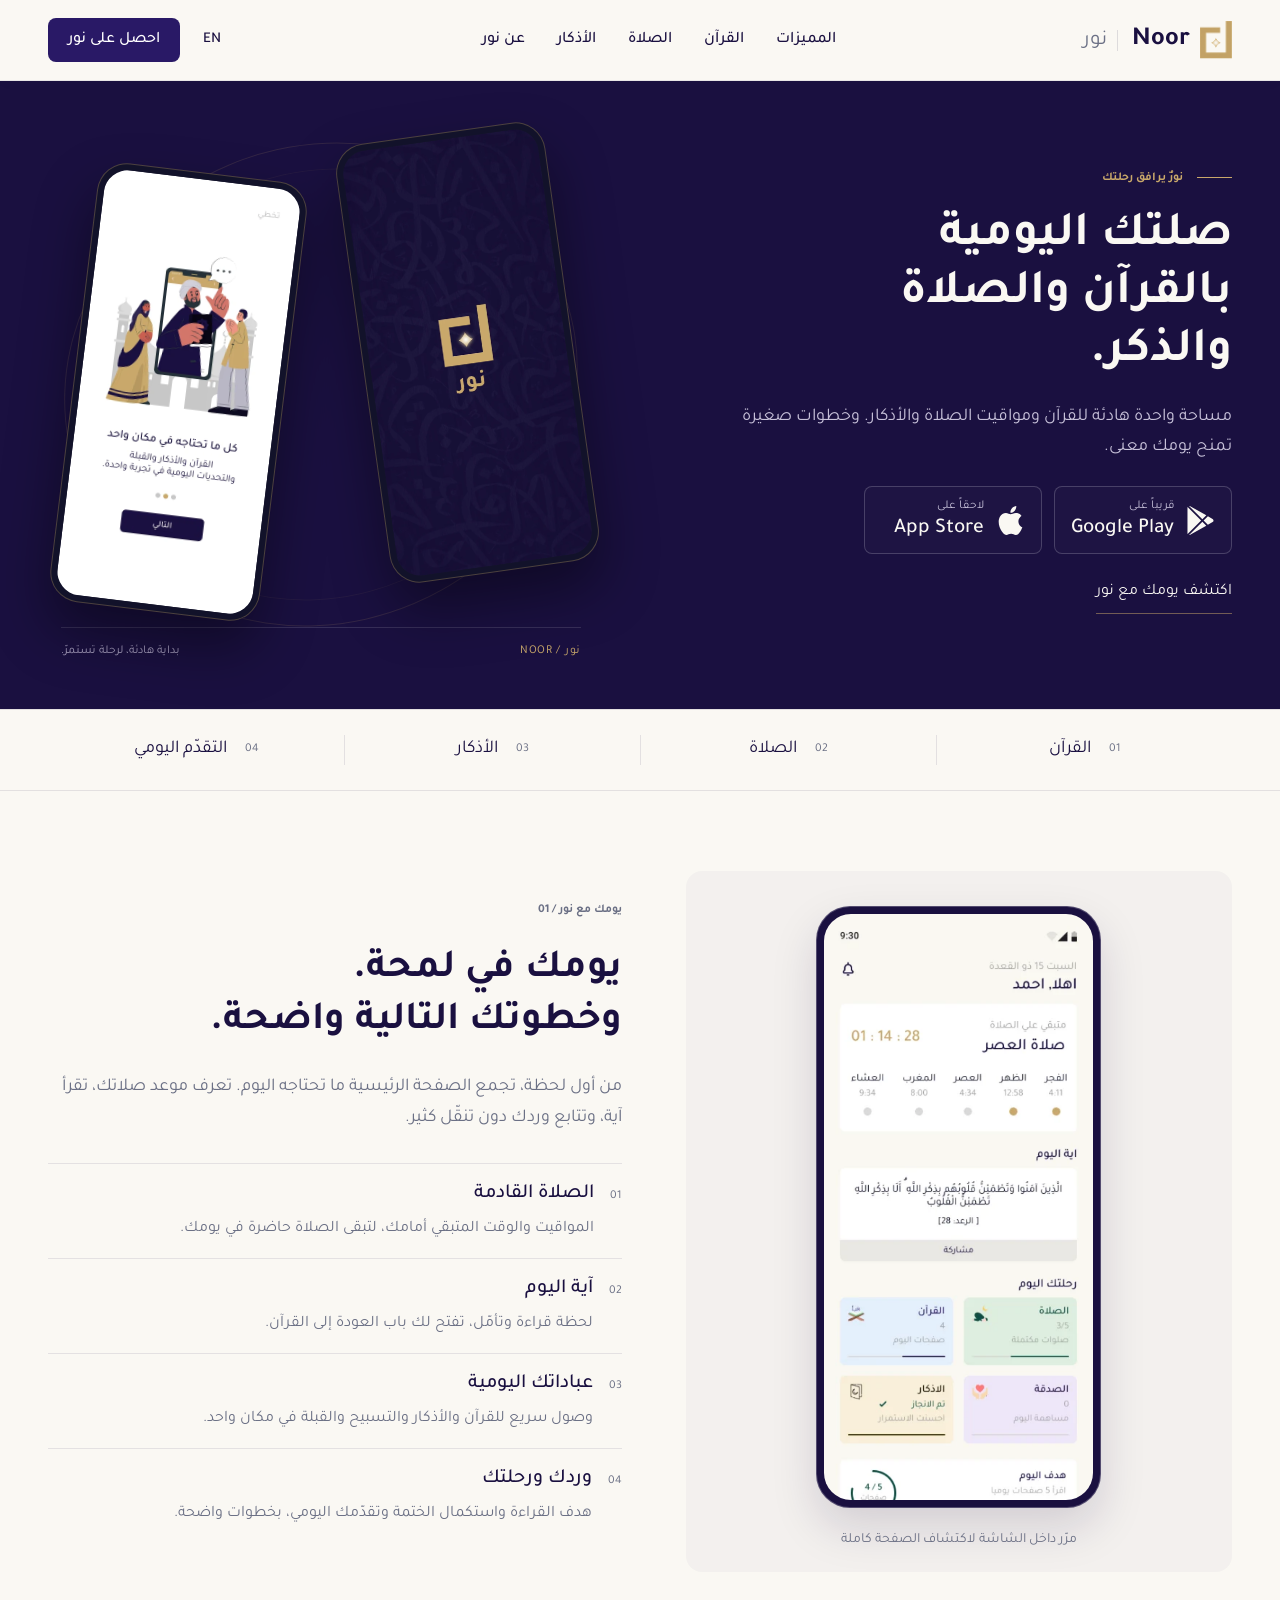
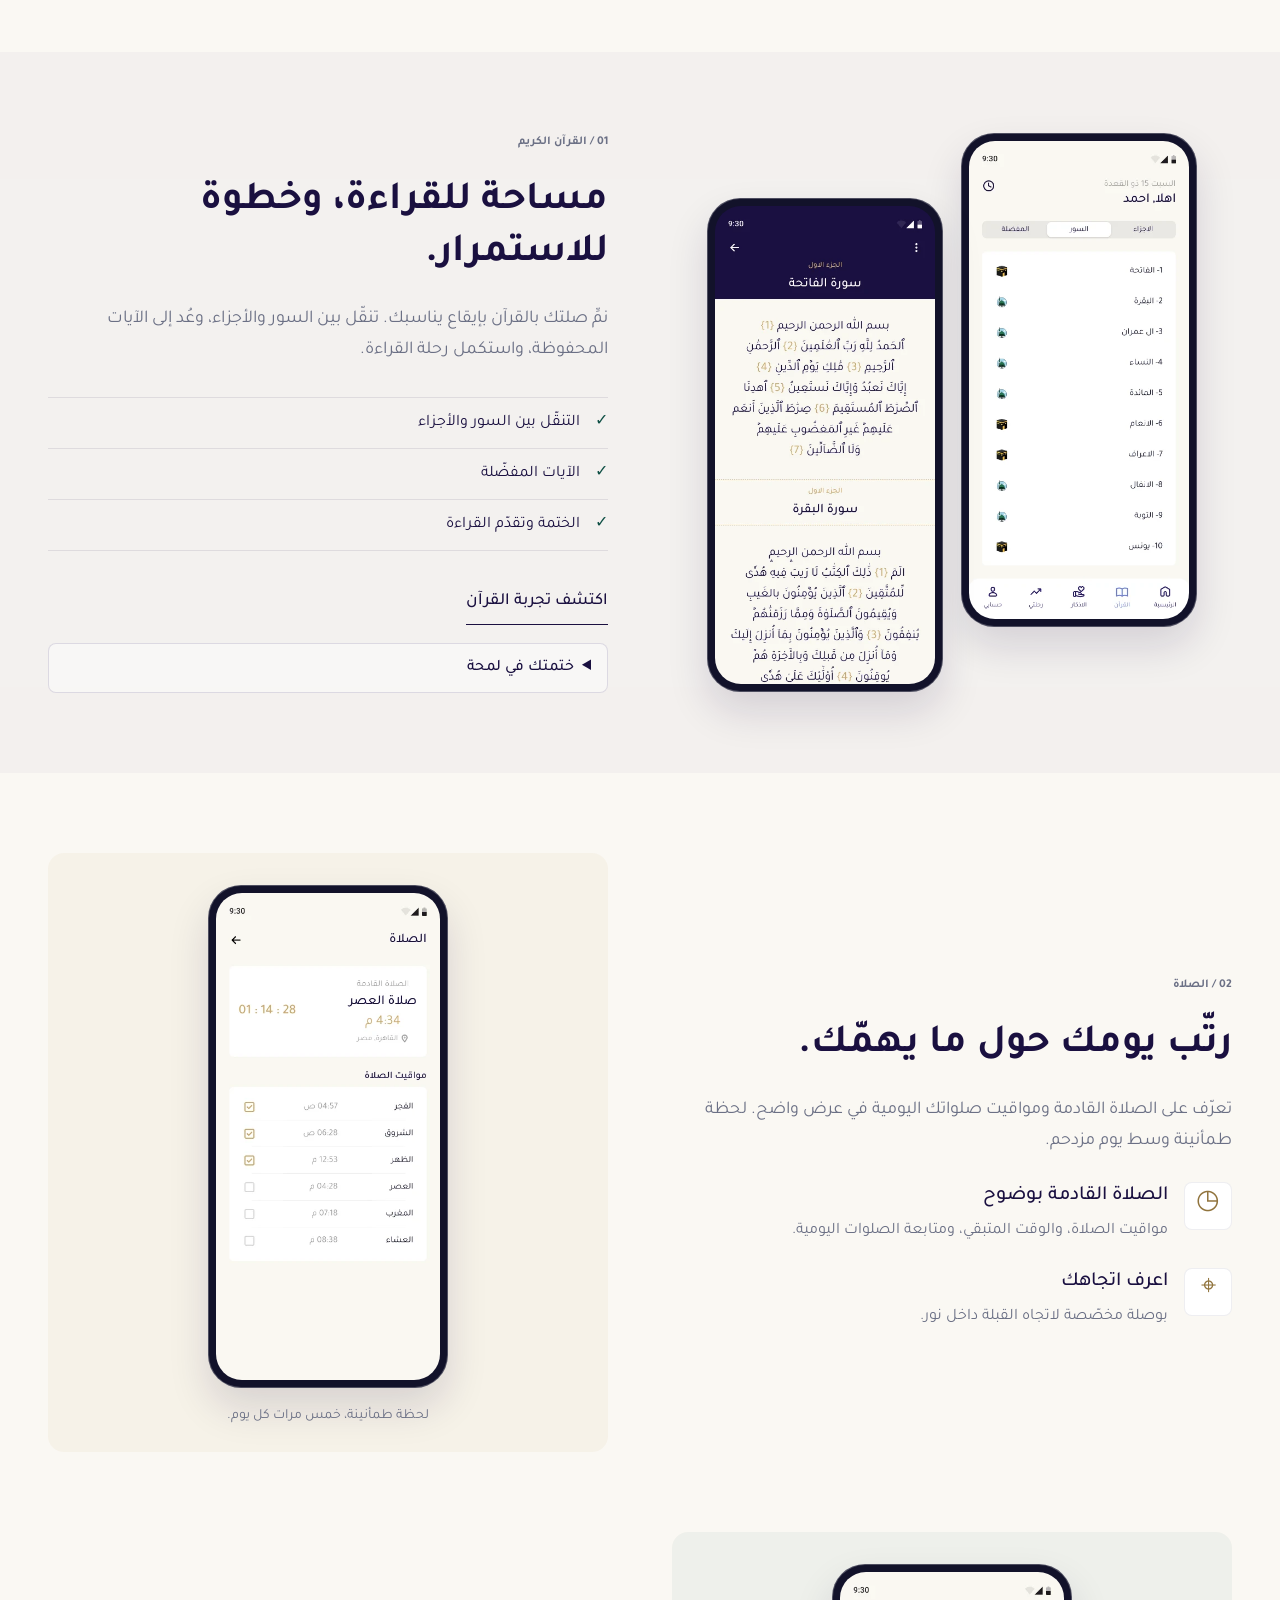
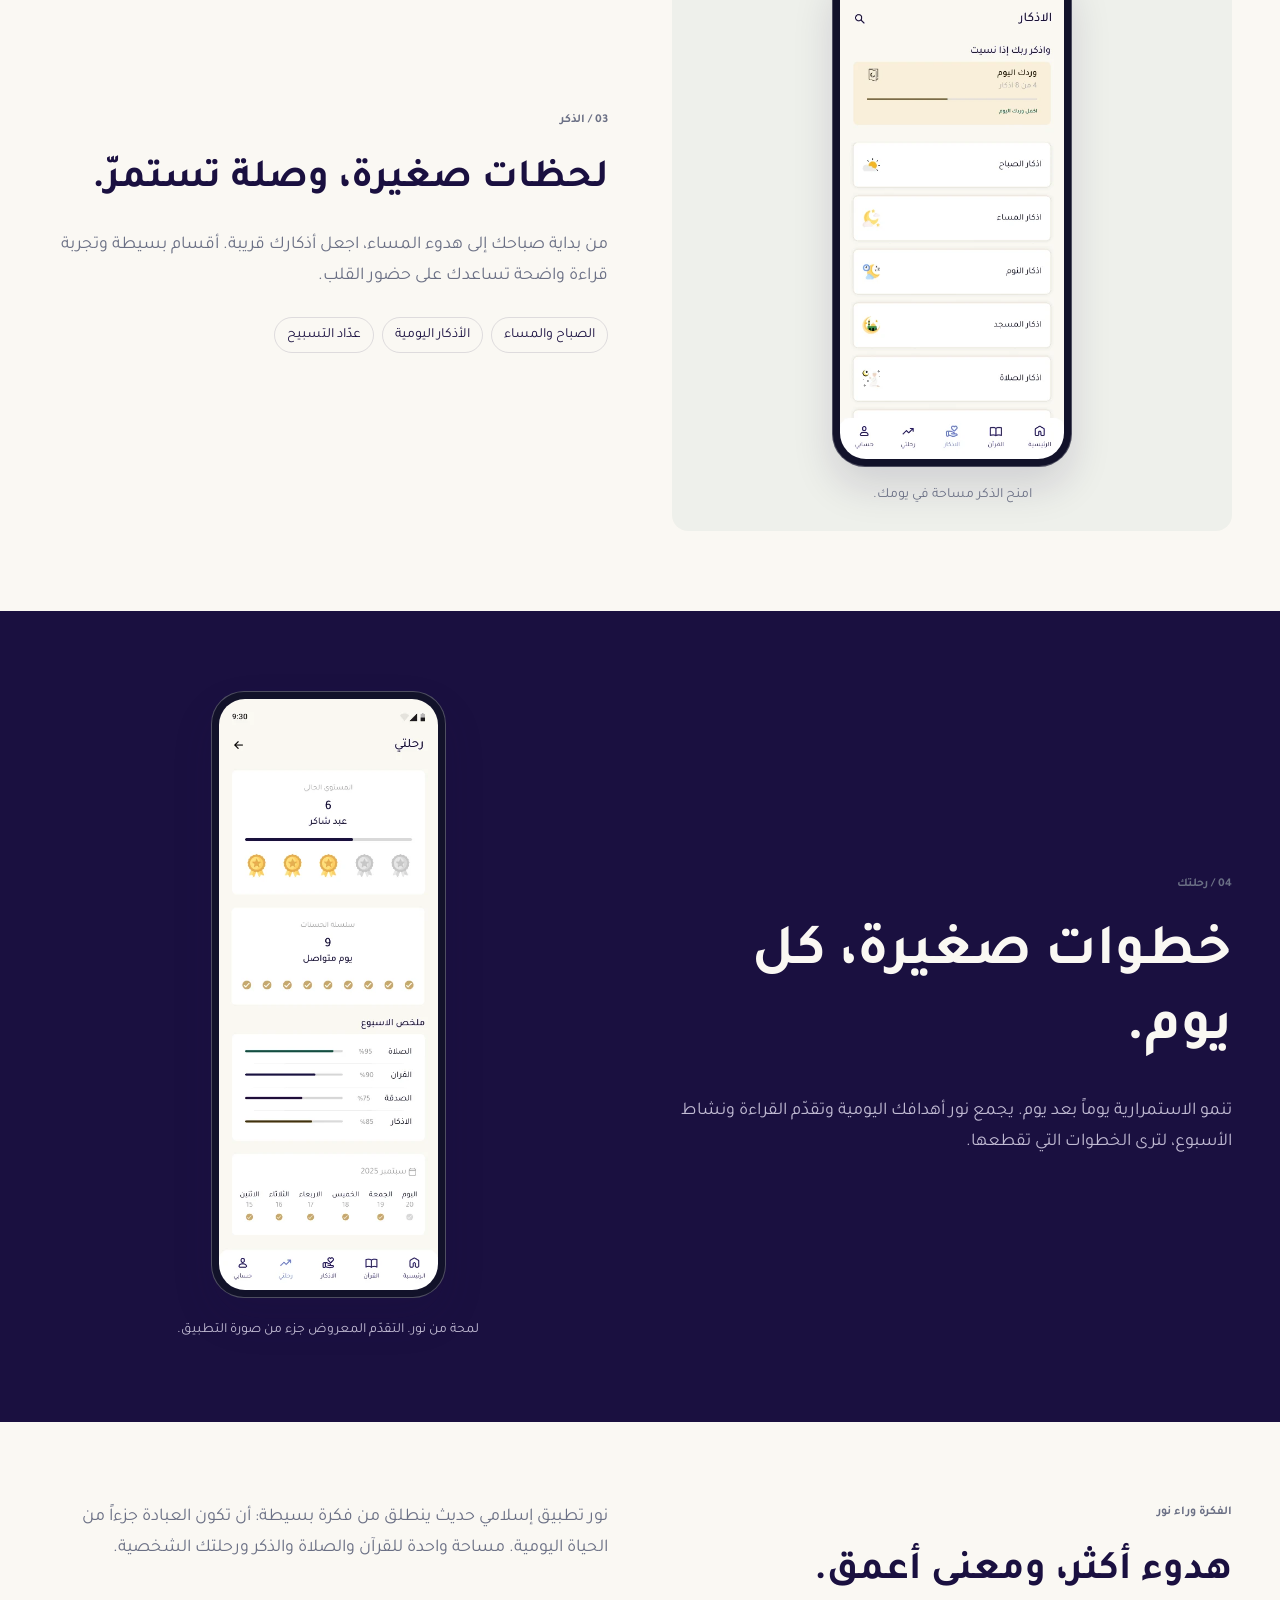
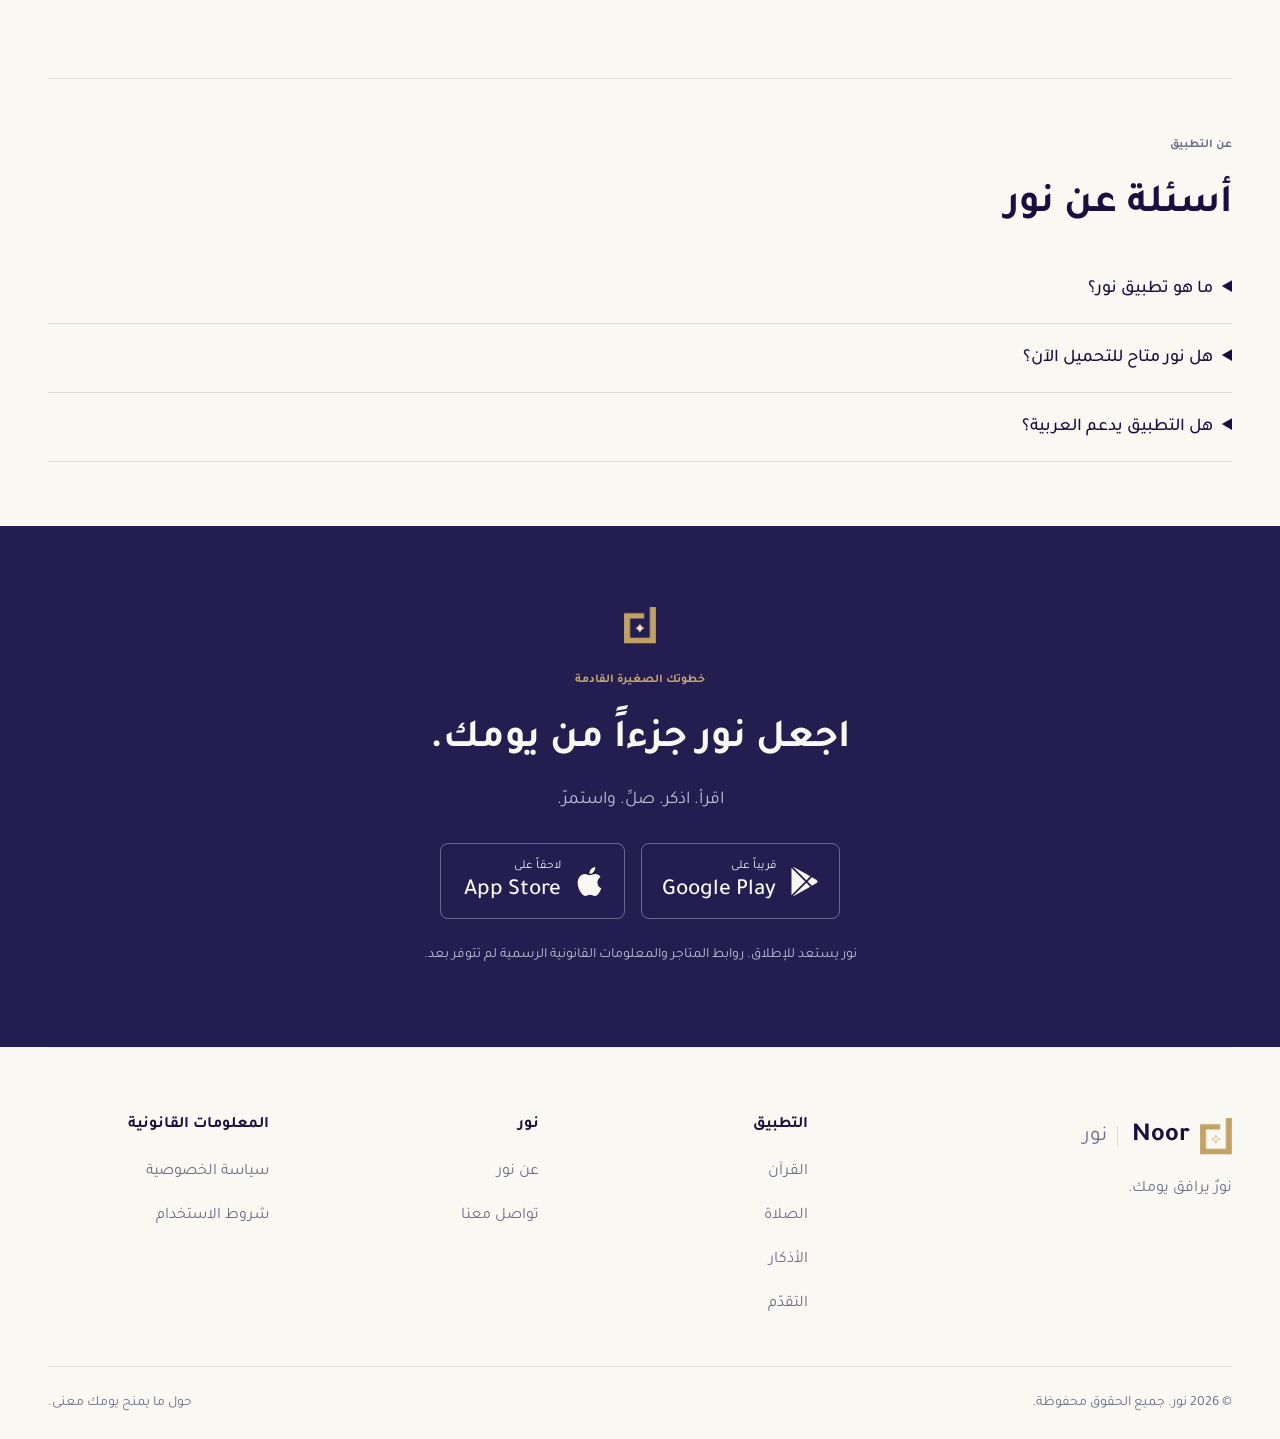
==== index.html @ 173e36ae "first commit" ====
<!doctype html>
<html lang="ar" dir="rtl"><head><meta charset="utf-8"><meta name="viewport" content="width=device-width, initial-scale=1"><title>نور — تطبيق القرآن ومواقيت الصلاة والأذكار</title><meta name="description" content="اكتشف نور: تطبيق إسلامي لقراءة القرآن ومتابعة الختمة ومواقيت الصلاة والأذكار والتسبيح والقبلة. تعرّف على تجربته بالعربية واستعد للإطلاق."><meta property="og:title" content="نور — تطبيق القرآن ومواقيت الصلاة والأذكار"><meta property="og:description" content="اكتشف نور: تطبيق إسلامي لقراءة القرآن ومتابعة الختمة ومواقيت الصلاة والأذكار والتسبيح والقبلة. تعرّف على تجربته بالعربية واستعد للإطلاق."><meta property="og:type" content="website"><meta property="og:image" content="https://noor-daily-companion.kimberlysmithv894339.chatgpt.site/assets/noor-share-original.jpg"><meta property="og:image:width" content="1200"><meta property="og:image:height" content="630"><meta property="og:image:type" content="image/jpeg"><meta property="og:image:alt" content="نور — رفيقك اليومي في رحلتك الإيمانية"><meta name="twitter:image" content="https://noor-daily-companion.kimberlysmithv894339.chatgpt.site/assets/noor-share-original.jpg"><meta name="twitter:card" content="summary_large_image"><meta name="twitter:title" content="نور — تطبيق القرآن ومواقيت الصلاة والأذكار"><meta name="twitter:description" content="اكتشف نور: تطبيق إسلامي لقراءة القرآن ومتابعة الختمة ومواقيت الصلاة والأذكار والتسبيح والقبلة. تعرّف على تجربته بالعربية واستعد للإطلاق."><link rel="canonical" href="https://noor-daily-companion.kimberlysmithv894339.chatgpt.site/"><link rel="icon" href="assets/logo-transparent.png"><link rel="stylesheet" href="style.css"><script src="config.js" defer></script><script src="app.js" defer></script><meta name="robots" content="index,follow,max-image-preview:large"><meta property="og:url" content="https://noor-daily-companion.kimberlysmithv894339.chatgpt.site/"><meta property="og:locale" content="ar_AR"><meta property="og:locale:alternate" content="en_US"><meta property="og:site_name" content="Noor — نور"><link rel="alternate" hreflang="ar" href="https://noor-daily-companion.kimberlysmithv894339.chatgpt.site/"><link rel="alternate" hreflang="en" href="https://noor-daily-companion.kimberlysmithv894339.chatgpt.site/en/"><link rel="alternate" hreflang="x-default" href="https://noor-daily-companion.kimberlysmithv894339.chatgpt.site/"><script type="application/ld+json">{"@context": "https://schema.org", "@graph": [{"@type": "Organization", "@id": "https://noor-daily-companion.kimberlysmithv894339.chatgpt.site/#organization", "name": "Noor — نور", "url": "https://noor-daily-companion.kimberlysmithv894339.chatgpt.site/", "logo": {"@type": "ImageObject", "url": "https://noor-daily-companion.kimberlysmithv894339.chatgpt.site/assets/logo-transparent.png"}}, {"@type": "WebSite", "@id": "https://noor-daily-companion.kimberlysmithv894339.chatgpt.site/#website", "url": "https://noor-daily-companion.kimberlysmithv894339.chatgpt.site/", "name": "Noor — نور", "inLanguage": ["ar", "en"], "publisher": {"@id": "https://noor-daily-companion.kimberlysmithv894339.chatgpt.site/#organization"}}, {"@type": "WebPage", "@id": "https://noor-daily-companion.kimberlysmithv894339.chatgpt.site/#webpage", "url": "https://noor-daily-companion.kimberlysmithv894339.chatgpt.site/", "name": "نور — تطبيق القرآن ومواقيت الصلاة والأذكار", "description": "اكتشف نور: تطبيق إسلامي لقراءة القرآن ومتابعة الختمة ومواقيت الصلاة والأذكار والتسبيح والقبلة. تعرّف على تجربته بالعربية واستعد للإطلاق.", "inLanguage": "ar", "isPartOf": {"@id": "https://noor-daily-companion.kimberlysmithv894339.chatgpt.site/#website"}, "about": {"@id": "https://noor-daily-companion.kimberlysmithv894339.chatgpt.site/#app"}}, {"@type": "SoftwareApplication", "@id": "https://noor-daily-companion.kimberlysmithv894339.chatgpt.site/#app", "name": "Noor — نور", "applicationCategory": "LifestyleApplication", "description": "نور تطبيق إسلامي يجمع قراءة القرآن ومواقيت الصلاة والأذكار والتسبيح والقبلة ومتابعة ورد القراءة في تجربة واحدة.", "url": "https://noor-daily-companion.kimberlysmithv894339.chatgpt.site/", "publisher": {"@id": "https://noor-daily-companion.kimberlysmithv894339.chatgpt.site/#organization"}}]}</script></head>
<body><a class="skip" href="#main" data-en="Skip to content" data-ar="انتقل إلى المحتوى">انتقل إلى المحتوى</a>
<header><div class="wrap head"><a class="brand" href="#" aria-label="نور — الرئيسية"><img src="[data-uri]" width="32" height="39" alt=""><span>Noor <span class="arabic-name">نور</span></span></a><nav id="navigation" aria-label="التنقّل الرئيسي"><a href="#home-experience" data-en="Features" data-ar="المميزات">المميزات</a><a href="#quran" data-en="Quran" data-ar="القرآن">القرآن</a><a href="#prayer" data-en="Prayer" data-ar="الصلاة">الصلاة</a><a href="#adhkar" data-en="Adhkar" data-ar="الأذكار">الأذكار</a><a href="#about" data-en="About" data-ar="عن نور">عن نور</a></nav><div class="head-actions"><a class="lang" id="language" href="/en/" lang="en" hreflang="en" aria-label="View in English">EN</a><a class="button small" href="#download" data-en="Get Noor" data-ar="احصل على نور">احصل على نور</a><button class="menu" id="menu" aria-expanded="false" aria-controls="navigation" aria-label="فتح قائمة التنقّل">☰</button></div></div></header>
<main id="main"><div class="hero-shell"><section class="hero wrap"><div class="hero-copy"><div class="eyebrow"><span class="line"></span><span class="" data-ar="نورٌ يرافق رحلتك" data-en="A LITTLE LIGHT. EVERY DAY.">نورٌ يرافق رحلتك</span></div><h1 class="" data-ar="صلتك اليومية بالقرآن والصلاة والذكر." data-en="Your daily connection with the Quran, prayer & remembrance.">صلتك اليومية<br>بالقرآن والصلاة<br>والذكر.</h1><p class="" data-ar="مساحة واحدة هادئة للقرآن ومواقيت الصلاة والأذكار. وخطوات صغيرة تمنح يومك معنى." data-en="One calm space for the Quran, prayer times, and remembrance. Small steps that bring meaning to your day.">مساحة واحدة هادئة للقرآن ومواقيت الصلاة والأذكار. وخطوات صغيرة تمنح يومك معنى.</p><div class="store-buttons hero-stores"><a href="#launch-info" data-config="GOOGLE_PLAY_URL"><svg aria-hidden="true" focusable="false" fill="currentColor" role="img" viewBox="0 0 24 24" xmlns="http://www.w3.org/2000/svg"><path d="M22.018 13.298l-3.919 2.218-3.515-3.493 3.543-3.521 3.891 2.202a1.49 1.49 0 0 1 0 2.594zM1.337.924a1.486 1.486 0 0 0-.112.568v21.017c0 .217.045.419.124.6l11.155-11.087L1.337.924zm12.207 10.065l3.258-3.238L3.45.195a1.466 1.466 0 0 0-.946-.179l11.04 10.973zm0 2.067l-11 10.933c.298.036.612-.016.906-.183l13.324-7.54-3.23-3.21z"/></svg><span><small class="" data-ar="قريباً على" data-en="COMING SOON ON">قريباً على</small><b dir="ltr">Google Play</b></span></a><a href="#launch-info" data-config="APP_STORE_URL"><svg aria-hidden="true" focusable="false" fill="currentColor" role="img" viewBox="0 0 24 24" xmlns="http://www.w3.org/2000/svg"><path d="M12.152 6.896c-.948 0-2.415-1.078-3.96-1.04-2.04.027-3.91 1.183-4.961 3.014-2.117 3.675-.546 9.103 1.519 12.09 1.013 1.454 2.208 3.09 3.792 3.039 1.52-.065 2.09-.987 3.935-.987 1.831 0 2.35.987 3.96.948 1.637-.026 2.676-1.48 3.676-2.948 1.156-1.688 1.636-3.325 1.662-3.415-.039-.013-3.182-1.221-3.22-4.857-.026-3.04 2.48-4.494 2.597-4.559-1.429-2.09-3.623-2.324-4.39-2.376-2-.156-3.675 1.09-4.61 1.09zM15.53 3.83c.843-1.012 1.4-2.427 1.245-3.83-1.207.052-2.662.805-3.532 1.818-.78.896-1.454 2.338-1.273 3.714 1.338.104 2.715-.688 3.559-1.701"/></svg><span><small class="" data-ar="لاحقاً على" data-en="PLANNED FOR">لاحقاً على</small><b dir="ltr">App Store</b></span></a></div><a class="hero-explore" href="#home-experience" data-ar="اكتشف يومك مع نور" data-en="Explore your day with Noor">اكتشف يومك مع نور</a><div class="hero-note" data-ar="التطبيق قيد التجهيز للإطلاق" data-en="Preparing for launch">التطبيق قيد التجهيز للإطلاق</div></div><div class="hero-art hero-new"><div class="hero-orbit" aria-hidden="true"></div><div class="phone splash-phone"><img src="[data-uri]" width="941" height="2048" alt="شاشة افتتاح نور / Noor splash screen"></div><div class="phone onboarding-phone"><img src="[data-uri]" width="402" height="874" alt="شاشة التعريف بتطبيق نور / Noor onboarding screen"></div><div class="hero-art-footer"><span>نور / NOOR</span><span class="" data-ar="بداية هادئة، لرحلة تستمرّ." data-en="A quiet beginning. A lasting journey.">بداية هادئة، لرحلة تستمرّ.</span></div></div></section></div>
<div class="value-strip"><div class="wrap"><span><b>01</b><span data-en="Quran" data-ar="القرآن">القرآن</span></span><span><b>02</b><span data-en="Prayer" data-ar="الصلاة">الصلاة</span></span><span><b>03</b><span data-en="Adhkar" data-ar="الأذكار">الأذكار</span></span><span><b>04</b><span data-en="Daily progress" data-ar="التقدّم اليومي">التقدّم اليومي</span></span></div></div>
<section id="home-experience" class="home-experience wrap reveal"><div class="home-visual"><div class="home-phone phone"><div class="home-scroll" tabindex="0" aria-label="تصفّح صورة الصفحة الرئيسية للتطبيق / Scroll the app home screenshot"><img src="[data-uri]" width="372" height="2048" alt="الصفحة الرئيسية لنور: الصلاة وآية اليوم والأذكار وتقدّم الختمة / Noor home screen"></div></div><p class="home-hint" data-ar="مرّر داخل الشاشة لاكتشاف الصفحة كاملة" data-en="Scroll inside the screen to explore the full page">مرّر داخل الشاشة لاكتشاف الصفحة كاملة</p></div><div class="home-copy"><div class="eyebrow"><span class="" data-ar="يومك مع نور / 01" data-en="YOUR DAY WITH NOOR / 01">يومك مع نور / 01</span></div><h2 class="" data-ar="يومك في لمحة. وخطوتك التالية واضحة." data-en="Your day, at a glance. Your next step, in focus.">يومك في لمحة.<br>وخطوتك التالية واضحة.</h2><p class="" data-ar="من أول لحظة، تجمع الصفحة الرئيسية ما تحتاجه اليوم. تعرف موعد صلاتك، تقرأ آية، وتتابع وردك دون تنقّل كثير." data-en="From the first moment, your home screen brings today’s essentials together. See your next prayer, read an ayah, and continue your daily reading.">من أول لحظة، تجمع الصفحة الرئيسية ما تحتاجه اليوم. تعرف موعد صلاتك، تقرأ آية، وتتابع وردك دون تنقّل كثير.</p><div class="home-points"><article><span>01</span><div><h3 class="" data-ar="الصلاة القادمة" data-en="The next prayer">الصلاة القادمة</h3><p class="" data-ar="المواقيت والوقت المتبقي أمامك، لتبقى الصلاة حاضرة في يومك." data-en="Prayer times and the time remaining, clearly in view.">المواقيت والوقت المتبقي أمامك، لتبقى الصلاة حاضرة في يومك.</p></div></article><article><span>02</span><div><h3 class="" data-ar="آية اليوم" data-en="Ayah of the day">آية اليوم</h3><p class="" data-ar="لحظة قراءة وتأمّل، تفتح لك باب العودة إلى القرآن." data-en="A moment to read and reflect, and a way back to the Quran.">لحظة قراءة وتأمّل، تفتح لك باب العودة إلى القرآن.</p></div></article><article><span>03</span><div><h3 class="" data-ar="عباداتك اليومية" data-en="Everyday worship">عباداتك اليومية</h3><p class="" data-ar="وصول سريع للقرآن والأذكار والتسبيح والقبلة في مكان واحد." data-en="Quick access to the Quran, adhkar, tasbih, and Qibla.">وصول سريع للقرآن والأذكار والتسبيح والقبلة في مكان واحد.</p></div></article><article><span>04</span><div><h3 class="" data-ar="وردك ورحلتك" data-en="Your reading & journey">وردك ورحلتك</h3><p class="" data-ar="هدف القراءة واستكمال الختمة وتقدّمك اليومي، بخطوات واضحة." data-en="Your reading goal, khatmah, and daily progress, together.">هدف القراءة واستكمال الختمة وتقدّمك اليومي، بخطوات واضحة.</p></div></article></div></div></section>

<section class="quran-section" id="quran"><div class="wrap split"><div class="screen-pair"><div class="phone"><img src="[data-uri]" width="402" height="874" alt="Noor surah navigation"></div><div class="phone offset"><img src="[data-uri]" width="402" height="874" alt="Noor Quran reading view"></div></div><div class="section-copy"><div class="eyebrow" data-en="01 / THE QURAN" data-ar="01 / القرآن الكريم">01 / القرآن الكريم</div><h2 data-en="A place to read. A reason to return." data-ar="مساحة للقراءة، وخطوة للاستمرار.">مساحة للقراءة، وخطوة للاستمرار.</h2><p data-en="Let your relationship with the Quran grow at your own pace. Move between surahs and juz, revisit saved ayahs, and pick up your reading journey." data-ar="نمِّ صلتك بالقرآن بإيقاع يناسبك. تنقّل بين السور والأجزاء، وعُد إلى الآيات المحفوظة، واستكمل رحلة القراءة.">نمِّ صلتك بالقرآن بإيقاع يناسبك. تنقّل بين السور والأجزاء، وعُد إلى الآيات المحفوظة، واستكمل رحلة القراءة.</p><ul class="details"><li data-en="Surah & juz navigation" data-ar="التنقّل بين السور والأجزاء">التنقّل بين السور والأجزاء</li><li data-en="Favourite ayahs" data-ar="الآيات المفضّلة">الآيات المفضّلة</li><li data-en="Khatmah & reading progress" data-ar="الختمة وتقدّم القراءة">الختمة وتقدّم القراءة</li></ul><a class="text-link" href="#quran-preview" data-open-khatmah data-en="Explore the Quran experience" data-ar="اكتشف تجربة القرآن">اكتشف تجربة القرآن</a><details id="quran-preview"><summary data-en="Your khatmah, at a glance" data-ar="ختمتك في لمحة">ختمتك في لمحة</summary><div class="khatmah-preview"><div class="khatmah-viewport" tabindex="0" aria-label="تصفّح معاينة الختمة / Scroll khatmah preview"><img src="[data-uri]" width="402" height="874" alt="Noor khatmah progress screen"></div><p data-ar="معاينة من التطبيق · مرّر لرؤية الشاشة كاملة" data-en="App preview · scroll to see the full screen">معاينة من التطبيق · مرّر لرؤية الشاشة كاملة</p></div></details></div></div></section>
<section class="wrap split prayer-section" id="prayer"><div class="section-copy"><div class="eyebrow" data-en="02 / PRAYER" data-ar="02 / الصلاة">02 / الصلاة</div><h2 data-en="Build your day around what matters." data-ar="رتّب يومك حول ما يهمّك.">رتّب يومك حول ما يهمّك.</h2><p data-en="Know the prayer ahead and see your daily prayer times in a clear, focused view. A gentle anchor in a busy day." data-ar="تعرّف على الصلاة القادمة ومواقيت صلواتك اليومية في عرض واضح. لحظة طمأنينة وسط يوم مزدحم.">تعرّف على الصلاة القادمة ومواقيت صلواتك اليومية في عرض واضح. لحظة طمأنينة وسط يوم مزدحم.</p><div class="mini-feature"><span class="mini-icon">◷</span><div><h3 data-en="The next prayer, clearly" data-ar="الصلاة القادمة بوضوح">الصلاة القادمة بوضوح</h3><p data-en="Prayer times, a countdown, and daily prayer tracking." data-ar="مواقيت الصلاة، والوقت المتبقي، ومتابعة الصلوات اليومية.">مواقيت الصلاة، والوقت المتبقي، ومتابعة الصلوات اليومية.</p></div></div><div class="mini-feature"><span class="mini-icon">⌖</span><div><h3 data-en="Find your direction" data-ar="اعرف اتجاهك">اعرف اتجاهك</h3><p data-en="A dedicated Qibla compass inside Noor." data-ar="بوصلة مخصّصة لاتجاه القبلة داخل نور.">بوصلة مخصّصة لاتجاه القبلة داخل نور.</p></div></div></div><div class="single-screen gold-surface"><div class="phone"><img src="[data-uri]" width="402" height="874" alt="Noor prayer times and daily prayer tracking"></div><span class="surface-caption" data-en="A moment of calm, five times a day." data-ar="لحظة طمأنينة، خمس مرات كل يوم.">لحظة طمأنينة، خمس مرات كل يوم.</span></div></section>
<section class="wrap split adhkar-section" id="adhkar"><div class="single-screen green-surface"><div class="phone"><img src="[data-uri]" width="402" height="874" alt="Noor morning, evening and daily adhkar categories"></div><span class="surface-caption" data-en="Make room for remembrance." data-ar="امنح الذكر مساحة في يومك.">امنح الذكر مساحة في يومك.</span></div><div class="section-copy"><div class="eyebrow" data-en="03 / REMEMBRANCE" data-ar="03 / الذكر">03 / الذكر</div><h2 data-en="Little pauses. Lasting connection." data-ar="لحظات صغيرة، وصلة تستمرّ.">لحظات صغيرة، وصلة تستمرّ.</h2><p data-en="From the start of your morning to the quiet of your evening, keep your adhkar close. Simple categories and a focused reading experience help you stay present." data-ar="من بداية صباحك إلى هدوء المساء، اجعل أذكارك قريبة. أقسام بسيطة وتجربة قراءة واضحة تساعدك على حضور القلب.">من بداية صباحك إلى هدوء المساء، اجعل أذكارك قريبة. أقسام بسيطة وتجربة قراءة واضحة تساعدك على حضور القلب.</p><div class="tags"><span data-en="Morning & evening" data-ar="الصباح والمساء">الصباح والمساء</span><span data-en="Daily adhkar" data-ar="الأذكار اليومية">الأذكار اليومية</span><span data-en="Tasbih counter" data-ar="عدّاد التسبيح">عدّاد التسبيح</span></div></div></section>
<section class="journey" id="progress"><div class="wrap split"><div class="section-copy"><div class="eyebrow" data-en="04 / YOUR JOURNEY" data-ar="04 / رحلتك">04 / رحلتك</div><h2 data-en="Small acts, every day." data-ar="خطوات صغيرة، كل يوم.">خطوات صغيرة، كل يوم.</h2><p data-en="Consistency grows one day at a time. Noor brings your daily goals, reading progress, and weekly activity together, so you can see the steps you’re taking." data-ar="تنمو الاستمرارية يوماً بعد يوم. يجمع نور أهدافك اليومية وتقدّم القراءة ونشاط الأسبوع، لترى الخطوات التي تقطعها.">تنمو الاستمرارية يوماً بعد يوم. يجمع نور أهدافك اليومية وتقدّم القراءة ونشاط الأسبوع، لترى الخطوات التي تقطعها.</p></div><div class="journey-image"><div class="phone"><img src="[data-uri]" width="402" height="1085" alt="Noor journey screen with weekly activity, streaks and achievements"></div><small data-en="A look inside Noor. Progress shown belongs to the app preview." data-ar="لمحة من نور. التقدّم المعروض جزء من صورة التطبيق.">لمحة من نور. التقدّم المعروض جزء من صورة التطبيق.</small></div></div></section>
<section class="wrap about" id="about"><div><div class="eyebrow" data-en="THE IDEA BEHIND NOOR" data-ar="الفكرة وراء نور">الفكرة وراء نور</div><h2 data-en="Less noise. More meaning." data-ar="هدوء أكثر، ومعنى أعمق.">هدوء أكثر، ومعنى أعمق.</h2></div><div><p data-en="Noor is a modern Islamic app built around a simple idea: meaningful worship can be part of everyday life. One considered space for the Quran, prayer, remembrance, and your personal journey." data-ar="نور تطبيق إسلامي حديث ينطلق من فكرة بسيطة: أن تكون العبادة جزءاً من الحياة اليومية. مساحة واحدة للقرآن والصلاة والذكر ورحلتك الشخصية.">نور تطبيق إسلامي حديث ينطلق من فكرة بسيطة: أن تكون العبادة جزءاً من الحياة اليومية. مساحة واحدة للقرآن والصلاة والذكر ورحلتك الشخصية.</p></div></section>

<section class="faq wrap" id="faq"><div class="eyebrow" data-ar="عن التطبيق" data-en="ABOUT THE APP">عن التطبيق</div><h2 data-ar="أسئلة عن نور" data-en="Questions about Noor">أسئلة عن نور</h2><details><summary data-ar="ما هو تطبيق نور؟" data-en="What is Noor?">ما هو تطبيق نور؟</summary><p data-ar="نور تطبيق إسلامي يجمع قراءة القرآن ومواقيت الصلاة والأذكار والتسبيح والقبلة ومتابعة ورد القراءة في تجربة واحدة." data-en="Noor is an Islamic app that brings together Quran reading, prayer times, adhkar, tasbih, Qibla, and reading progress.">نور تطبيق إسلامي يجمع قراءة القرآن ومواقيت الصلاة والأذكار والتسبيح والقبلة ومتابعة ورد القراءة في تجربة واحدة.</p></details><details><summary data-ar="هل نور متاح للتحميل الآن؟" data-en="Can I download Noor now?">هل نور متاح للتحميل الآن؟</summary><p data-ar="التطبيق قيد التجهيز للإطلاق. لم تُضف روابط تحميل رسمية بعد؛ إطلاق Google Play مخطط أولاً، وApp Store لاحقاً." data-en="Noor is preparing for launch. Official download links have not been added yet. Google Play is planned first, with App Store later.">التطبيق قيد التجهيز للإطلاق. لم تُضف روابط تحميل رسمية بعد؛ إطلاق Google Play مخطط أولاً، وApp Store لاحقاً.</p></details><details><summary data-ar="هل التطبيق يدعم العربية؟" data-en="Does the app support Arabic?">هل التطبيق يدعم العربية؟</summary><p data-ar="الصور المعروضة تُظهر واجهة التطبيق بالعربية. هذا الموقع متاح بالعربية والإنجليزية." data-en="The supplied app previews show an Arabic interface. This website is available in Arabic and English.">الصور المعروضة تُظهر واجهة التطبيق بالعربية. هذا الموقع متاح بالعربية والإنجليزية.</p></details></section><section class="download" id="download"><div class="wrap"><img src="[data-uri]" width="32" height="39" alt="Noor logo"><div class="eyebrow" data-en="YOUR NEXT SMALL STEP" data-ar="خطوتك الصغيرة القادمة">خطوتك الصغيرة القادمة</div><h2 data-en="Make Noor part of your everyday." data-ar="اجعل نور جزءاً من يومك.">اجعل نور جزءاً من يومك.</h2><p data-en="Read. Remember. Pray. Keep growing." data-ar="اقرأ. اذكر. صلِّ. واستمرّ.">اقرأ. اذكر. صلِّ. واستمرّ.</p><div class="store-buttons"><a href="#launch-info" data-config="GOOGLE_PLAY_URL"><svg aria-hidden="true" focusable="false" fill="currentColor" role="img" viewBox="0 0 24 24" xmlns="http://www.w3.org/2000/svg"><path d="M22.018 13.298l-3.919 2.218-3.515-3.493 3.543-3.521 3.891 2.202a1.49 1.49 0 0 1 0 2.594zM1.337.924a1.486 1.486 0 0 0-.112.568v21.017c0 .217.045.419.124.6l11.155-11.087L1.337.924zm12.207 10.065l3.258-3.238L3.45.195a1.466 1.466 0 0 0-.946-.179l11.04 10.973zm0 2.067l-11 10.933c.298.036.612-.016.906-.183l13.324-7.54-3.23-3.21z"/></svg><span><small data-en="COMING SOON ON" data-ar="قريباً على">قريباً على</small><b>Google Play</b></span></a><a href="#launch-info" data-config="APP_STORE_URL"><svg aria-hidden="true" focusable="false" fill="currentColor" role="img" viewBox="0 0 24 24" xmlns="http://www.w3.org/2000/svg"><path d="M12.152 6.896c-.948 0-2.415-1.078-3.96-1.04-2.04.027-3.91 1.183-4.961 3.014-2.117 3.675-.546 9.103 1.519 12.09 1.013 1.454 2.208 3.09 3.792 3.039 1.52-.065 2.09-.987 3.935-.987 1.831 0 2.35.987 3.96.948 1.637-.026 2.676-1.48 3.676-2.948 1.156-1.688 1.636-3.325 1.662-3.415-.039-.013-3.182-1.221-3.22-4.857-.026-3.04 2.48-4.494 2.597-4.559-1.429-2.09-3.623-2.324-4.39-2.376-2-.156-3.675 1.09-4.61 1.09zM15.53 3.83c.843-1.012 1.4-2.427 1.245-3.83-1.207.052-2.662.805-3.532 1.818-.78.896-1.454 2.338-1.273 3.714 1.338.104 2.715-.688 3.559-1.701"/></svg><span><small data-en="PLANNED FOR" data-ar="لاحقاً على">لاحقاً على</small><b>App Store</b></span></a></div><p class="launch-info" id="launch-info" data-en="Noor is preparing for launch. Store links and official legal information are not available yet." data-ar="نور يستعد للإطلاق. روابط المتاجر والمعلومات القانونية الرسمية لم تتوفر بعد.">نور يستعد للإطلاق. روابط المتاجر والمعلومات القانونية الرسمية لم تتوفر بعد.</p></div></section>
</main><footer class="wrap"><div class="footer-top"><div><a class="brand" href="#"><img src="[data-uri]" width="32" height="39" alt=""><span>Noor <span class="arabic-name">نور</span></span></a><p data-en="A little light for your everyday." data-ar="نورٌ يرافق يومك.">نورٌ يرافق يومك.</p></div><div><h3 data-en="Product" data-ar="التطبيق">التطبيق</h3><a href="#quran" data-en="Quran" data-ar="القرآن">القرآن</a><a href="#prayer" data-en="Prayer" data-ar="الصلاة">الصلاة</a><a href="#adhkar" data-en="Adhkar" data-ar="الأذكار">الأذكار</a><a href="#progress" data-en="Progress" data-ar="التقدّم">التقدّم</a></div><div><h3 data-en="Noor" data-ar="نور">نور</h3><a href="#about" data-en="About" data-ar="عن نور">عن نور</a><a data-config="CONTACT_URL" href="#launch-info" data-en="Contact" data-ar="تواصل معنا">تواصل معنا</a></div><div><h3 data-en="Legal" data-ar="المعلومات القانونية">المعلومات القانونية</h3><a data-config="PRIVACY_URL" href="#launch-info" data-en="Privacy Policy" data-ar="سياسة الخصوصية">سياسة الخصوصية</a><a data-config="TERMS_URL" href="#launch-info" data-en="Terms of Service" data-ar="شروط الاستخدام">شروط الاستخدام</a></div></div><div class="footer-bottom"><span data-en="© 2026 Noor. All rights reserved." data-ar="© 2026 نور. جميع الحقوق محفوظة.">© 2026 نور. جميع الحقوق محفوظة.</span><span data-en="Built around what matters." data-ar="حول ما يمنح يومك معنى.">حول ما يمنح يومك معنى.</span></div></footer></body></html>
---- style.css ----
@font-face{font-family:Tajawal;src:url('assets/tajawal-400.ttf');font-weight:400;font-display:swap}@font-face{font-family:Tajawal;src:url('assets/tajawal-500.ttf');font-weight:500;font-display:swap}@font-face{font-family:Tajawal;src:url('assets/tajawal-700.ttf');font-weight:700;font-display:swap}
:root{--navy:#1A1040;--purple:#291966;--card:#241D50;--gold:#C9A86A;--cream:#FAF8F3;--slate:#6B7085;--green:#0E4F44;--border:#D9D9D9}*{box-sizing:border-box}html{scroll-behavior:smooth;scroll-padding-top:100px}body{margin:0;background:var(--cream);color:var(--navy);font-family:Tajawal,Arial,sans-serif;font-size:18px;line-height:1.6}a{color:inherit;text-decoration:none}button{font:inherit;cursor:pointer}img{max-width:100%;display:block}h1,h2,h3,p{margin:0}h1,h2{line-height:1.13;font-weight:500;letter-spacing:-.025em}h1{font-size:clamp(40px,4.3vw,66px);max-width:680px}h2{font-size:clamp(34px,3.3vw,50px)}h3{font-size:24px;line-height:1.35;font-weight:500}p{color:var(--slate)}em{font-style:normal;color:var(--purple)}.wrap{width:min(1200px,calc(100% - 96px));margin-inline:auto}.skip{position:fixed;top:-100px;background:white;padding:12px;z-index:100}.skip:focus{top:5px}header{background:#faf8f3f5;border-bottom:1px solid #1a104014;position:sticky;top:0;z-index:10;backdrop-filter:blur(12px)}.head{display:flex;align-items:center;justify-content:space-between;gap:28px;min-height:88px}.brand{display:flex;align-items:center;gap:12px;font-size:27px;font-weight:700;line-height:1}.brand img{object-fit:contain}.arabic-name{font-weight:400;font-size:21px;color:var(--slate);border-inline-start:1px solid #1a104020;margin-inline-start:8px;padding-inline-start:10px}nav{display:flex;gap:28px;font-size:16px}nav a:hover,.text-link:hover{color:var(--purple);text-decoration:underline;text-underline-offset:6px}.head-actions{display:flex;align-items:center;gap:18px}.lang{border:0;background:transparent;color:var(--navy);min-width:44px;min-height:44px}.button{display:inline-flex;justify-content:center;align-items:center;background:var(--purple);color:white;min-height:52px;padding:10px 30px;border-radius:8px;font-weight:500;font-size:18px;transition:background .2s}.button:hover{background:var(--navy)}.button.small{min-height:44px;font-size:16px;padding:8px 23px}.menu{display:none;border:0;background:transparent;width:44px;height:44px}.hero{display:grid;grid-template-columns:1.1fr 1fr;gap:40px;align-items:center;min-height:755px;padding-block:60px 65px}.eyebrow{font-size:13px;font-weight:700;letter-spacing:.12em;display:flex;align-items:center;gap:14px;margin-bottom:24px}.line{width:35px;height:1px;background:var(--gold)}.hero-copy>p{max-width:520px;font-size:20px;line-height:1.7;margin-top:25px}.actions{display:flex;align-items:center;gap:30px;margin-top:32px}.text-link{font-weight:500;font-size:17px;border-bottom:1px solid currentColor;padding-block:7px;display:inline-block}.hero-note{font-size:14px;color:var(--slate);margin-top:24px}.hero-art{height:580px;position:relative;background:#EEE9F5;border-radius:180px 180px 16px 16px;isolation:isolate;margin-inline-start:15px}.phone{background:#12122A;border-radius:33px;padding:7px;width:234px;box-shadow:0 20px 40px #1a104023;overflow:hidden;border:1px solid #ffffff40;flex:none}.phone img{width:100%;height:auto;border-radius:26px}.hero-art .phone{position:absolute;width:235px}.hero-art .front{top:74px;inset-inline-end:40px;transform:rotate(5deg);z-index:2}.hero-art .back{top:30px;inset-inline-start:15px;transform:rotate(-8deg);width:219px;filter:brightness(.98)}.art-label{position:absolute;inset-inline-end:34px;top:25px;font-size:11px;letter-spacing:.12em;color:var(--purple)}.art-caption{position:absolute;bottom:10px;inset-inline:22px;display:flex;align-items:center;justify-content:center;gap:16px;font-size:13px;color:var(--purple)}.art-caption>span:first-child{font-size:28px;font-weight:700;color:#86703f}.value-strip{border-block:1px solid #1a10401a}.value-strip .wrap{display:grid;grid-template-columns:repeat(4,1fr);padding-block:25px}.value-strip .wrap>span{display:flex;gap:18px;justify-content:center;border-inline-end:1px solid #1a10401a}.value-strip .wrap>span:last-child{border:0}.value-strip b{font-size:12px;align-self:center;color:var(--slate);font-weight:400}.intro{padding-block:105px 95px;text-align:center}.intro>.eyebrow{justify-content:center}.intro>h2{max-width:750px;margin:auto}.intro>p{max-width:690px;margin:24px auto 42px}.feature-grid{display:grid;grid-template-columns:repeat(3,1fr);text-align:start;border-top:1px solid #1a104020}.feature-grid a{padding:35px 30px 0;border-inline-end:1px solid #1a104020}.feature-grid a:last-child{border:0}.feature-number{font-size:12px;color:var(--slate);letter-spacing:.1em}.feature-grid h3{margin-block:18px 12px}.feature-grid p{font-size:17px}.split{display:grid;grid-template-columns:1fr 1fr;align-items:center;gap:95px}.quran-section{padding-block:95px;background:#eeeaf4}.section-copy h2{margin-bottom:25px}.section-copy>p{font-size:19px;line-height:1.8}.screen-pair{display:flex;gap:18px;align-items:start}.screen-pair .phone{width:calc(50% - 9px)}.screen-pair .offset{margin-top:65px}.details{list-style:none;margin:30px 0;padding:0;border-top:1px solid #1a104018}.details li{border-bottom:1px solid #1a104018;padding:13px 0;font-size:17px;display:flex;gap:15px}.details li:before{content:'✓';color:var(--green)}details{margin-top:25px;font-size:16px}summary{cursor:pointer;padding:10px 0}details img{max-width:220px;margin-top:16px;border-radius:16px}.prayer-section,.adhkar-section{padding-block:100px 30px}.adhkar-section{padding-block:65px 110px}.single-screen{display:flex;flex-direction:column;align-items:center;padding:45px 20px 25px;border-radius:16px;gap:20px}.gold-surface{background:#E8D5A04a}.green-surface{background:#e2ebe4}.single-screen .phone{width:240px}.surface-caption{font-size:14px;text-align:center;color:var(--slate)}.mini-feature{display:flex;align-items:flex-start;gap:20px;margin-top:28px}.mini-icon{display:grid;place-items:center;background:white;border:1px solid #1a104012;border-radius:8px;width:48px;height:48px;flex:none;font-size:27px;color:#91743d}.mini-feature h3{font-size:20px}.mini-feature p{font-size:16px;margin-top:5px}.tags{display:flex;gap:10px;flex-wrap:wrap;margin-top:30px}.tags span{border:1px solid #1a104020;border-radius:999px;padding:7px 16px;font-size:15px}.journey{background:var(--navy);color:var(--cream);padding-block:80px;overflow:hidden}.journey .eyebrow{color:var(--gold)}.journey h2{font-size:clamp(44px,4.5vw,68px)}.journey em{color:var(--gold)}.journey p{color:#c1bbd3;margin-top:28px}.journey-line{display:flex;gap:20px;flex-wrap:wrap;border-top:1px solid #ffffff25;padding-top:25px;margin-top:35px;font-size:15px;color:var(--gold)}.journey-image{display:flex;flex-direction:column;align-items:center;gap:20px}.journey-image .phone{width:235px}.journey-image small{color:#c1bbd3;font-size:12px;text-align:center;max-width:320px}.about{display:grid;grid-template-columns:1fr 1fr;gap:95px;padding-block:100px}.about p{font-size:19px}.ayah-note{margin-top:30px;padding-inline-start:22px;border-inline-start:2px solid var(--gold)}.ayah-note h3{font-size:22px;margin-bottom:10px}.ayah-note p{font-size:17px}.privacy{border-top:1px solid #1a104025;padding-block:55px 75px;display:grid;grid-template-columns:2fr 1fr;gap:100px}.privacy h2{font-size:34px}.privacy p{margin-top:18px;font-size:17px;max-width:620px}.policy-links{display:flex;flex-direction:column;justify-content:center;gap:12px;font-size:16px}.policy-links a{text-decoration:underline;text-underline-offset:5px;width:fit-content;min-height:32px}.download{text-align:center;padding-block:80px;background:var(--card);color:var(--cream)}.download img{margin:0 auto 25px}.download .eyebrow{justify-content:center;color:var(--gold)}.download h2{max-width:750px;margin:auto}.download p{color:#c1bbd3;margin-top:20px}.store-buttons{display:flex;justify-content:center;gap:16px;margin-top:28px}.store-buttons a{min-width:185px;border:1px solid #ffffff55;border-radius:8px;padding:12px 20px;display:flex;gap:14px;text-align:start;align-items:center}.store-buttons a:hover{background:#ffffff0a}.store-symbol{font-size:32px}.store-buttons small{font-size:10px;letter-spacing:.1em;display:block}.store-buttons b{font-size:23px;font-weight:500;display:block;line-height:1.3}.download p.launch-info{font-size:14px;max-width:560px;margin:24px auto 0;scroll-margin-top:120px}.launch-info.highlight{color:var(--cream);outline:1px solid var(--gold);padding:14px;border-radius:8px}footer{padding-block:55px 25px}.footer-top{display:grid;grid-template-columns:2fr 1fr 1fr 1fr;gap:35px}.footer-top p{font-size:15px;margin-top:16px}.footer-top h3{font-size:16px;margin-bottom:15px}.footer-top>div>a:not(.brand){font-size:15px;color:var(--slate);display:block;width:fit-content;min-height:35px}.footer-bottom{border-top:1px solid #1a10401a;margin-top:45px;padding-top:22px;display:flex;justify-content:space-between;gap:20px;font-size:13px;color:var(--slate)}a:focus-visible,button:focus-visible,summary:focus-visible{outline:2px solid #6B7FD4;outline-offset:5px}section{scroll-margin-top:100px}[dir=rtl] h1,[dir=rtl] h2,[dir=rtl] .eyebrow{letter-spacing:0}[dir=rtl] h1{line-height:1.35}[dir=rtl] .hero-art .front{transform:rotate(-5deg)}[dir=rtl] .hero-art .back{transform:rotate(8deg)}
@media(min-width:1440px){.hero{min-height:790px}}@media(max-width:1100px){.wrap{width:calc(100% - 64px)}.head{gap:18px}nav{gap:18px}.hero{gap:20px;min-height:680px}.hero-art{height:530px}.hero-art .front{width:210px;inset-inline-end:16px}.hero-art .back{width:195px;inset-inline-start:0}.split,.about{gap:50px}.screen-pair{gap:12px}.phone{border-radius:27px;padding:6px}.phone img{border-radius:21px}.head-actions{gap:10px}}
@media(max-width:800px){.wrap{width:calc(100% - 40px)}.head{min-height:75px}.brand{font-size:24px}.arabic-name{display:none}nav{display:none;position:absolute;top:75px;inset-inline:0;background:var(--cream);padding:20px;border-bottom:1px solid var(--border);flex-direction:column;gap:0}nav.open{display:flex}nav a{padding:12px 16px;min-height:44px}.menu{display:block}.head-actions{gap:8px}.button.small{padding-inline:16px}.hero{grid-template-columns:1fr;gap:45px;padding-block:45px 40px;min-height:unset}.hero-copy{text-align:center}.hero-copy .eyebrow{justify-content:center}.hero-copy p{margin-inline:auto}.hero h1{font-size:clamp(40px,7vw,60px);max-width:650px;margin:auto}.actions{justify-content:center}.hero-art{max-width:460px;width:100%;margin:auto;height:550px}.hero-art .front{width:228px;inset-inline-end:36px}.hero-art .back{width:212px;inset-inline-start:23px}.value-strip .wrap{grid-template-columns:repeat(2,1fr);gap:20px;font-size:16px}.value-strip .wrap>span:nth-child(2){border:0}.intro{padding-block:65px}.feature-grid{gap:20px}.feature-grid a{padding:25px 10px 0}.feature-grid h3{font-size:21px}.feature-grid p{font-size:16px}.split{gap:40px}.quran-section{padding-block:60px}.quran-section .split{grid-template-columns:1fr}.quran-section .section-copy{grid-row:1}.screen-pair{max-width:480px;margin:auto;width:100%}.prayer-section,.adhkar-section{grid-template-columns:1fr;padding-block:60px 0}.section-copy{max-width:560px}.single-screen{width:100%;max-width:500px;margin:auto}.adhkar-section .section-copy{grid-row:1}.adhkar-section{padding-bottom:65px}.journey{padding-block:60px}.journey .split{grid-template-columns:1fr}.journey-image .phone{width:225px}.about{grid-template-columns:1fr;gap:25px;padding-block:65px}.privacy{grid-template-columns:1fr;gap:25px;padding-block:45px 60px}.policy-links{flex-direction:row;flex-wrap:wrap;gap:20px}.footer-top{grid-template-columns:2fr 1fr 1fr;gap:25px}.footer-top>div:first-child{grid-column:1/-1}.footer-bottom{flex-direction:column;gap:10px}}
@media(max-width:450px){.wrap{width:calc(100% - 40px)}body{font-size:17px}.head-actions{gap:4px}.head .brand{gap:8px}.head .brand img{width:27px;height:auto}.head .button{font-size:14px;padding-inline:12px}.lang{font-size:15px}.hero h1{font-size:40px;line-height:1.18}.hero-copy>p{font-size:18px}.eyebrow{font-size:11px;margin-bottom:20px}.hero-art{height:465px;border-radius:150px 150px 12px 12px}.hero-art .front{width:188px;top:65px;inset-inline-end:15px}.hero-art .back{width:175px;inset-inline-start:5px;top:25px}.art-label{top:19px;inset-inline-end:23px;font-size:9px}.art-caption{font-size:11px;gap:10px;bottom:11px}.art-caption>span:first-child{font-size:23px}.hero-note{font-size:13px}.actions{gap:24px}.feature-grid{grid-template-columns:1fr;gap:0}.feature-grid a{border-inline-end:0;border-bottom:1px solid #1a104020;padding:25px 0}.feature-grid h3{margin:10px 0}.intro{text-align:start}.intro>.eyebrow{justify-content:start}.intro>p{margin:20px 0 30px}.value-strip .wrap>span{gap:12px}h2{font-size:34px}.section-copy>p{font-size:18px}.single-screen .phone{width:220px}.screen-pair .offset{margin-top:40px}.screen-pair .phone{border-radius:24px;padding:5px}.screen-pair .phone img{border-radius:19px}.download{padding-block:60px}.store-buttons{flex-direction:column;align-items:center;gap:12px}.store-buttons a{width:215px}.footer-top{grid-template-columns:1fr 1fr;gap:28px}.footer-top>div:first-child{grid-column:1/-1}.footer-top h3{font-size:16px}.footer-top>div>a:not(.brand){font-size:14px;min-height:44px}[dir=rtl] .hero h1{font-size:39px;line-height:1.4}}
@media(prefers-reduced-motion:reduce){html{scroll-behavior:auto}*{transition:none!important}}
/* Noor hero and home experience */
.hero-shell{background:var(--navy);color:var(--cream);overflow:hidden}.hero-shell .hero{grid-template-columns:1.04fr 1fr;min-height:780px;gap:45px;padding-block:65px 75px}.hero-shell .eyebrow{color:var(--gold)}.hero-shell h1{font-weight:700;font-size:clamp(46px,4.7vw,70px);line-height:1.25;max-width:650px}.hero-shell .hero-copy>p{color:#c7c1d9;max-width:500px;font-size:20px}.hero-shell .hero-note{color:#aaa2c1;font-size:13px;margin-top:12px}.hero-explore{display:inline-block;margin-top:25px;font-size:16px;color:var(--cream);border-bottom:1px solid #c9a86a80;padding-block:6px}.hero-explore:hover{color:var(--gold)}.store-buttons svg{width:29px;height:29px;flex:none}.hero-stores{justify-content:flex-start;margin-top:32px;gap:12px;flex-wrap:wrap}.hero-stores a{min-width:194px;background:#ffffff05;border-color:#ffffff30;transition:transform .25s,background .25s,border-color .25s}.hero-stores a:hover{transform:translateY(-3px);background:#ffffff0d;border-color:var(--gold)}.hero-stores small{color:#c7c1d9}.hero-stores b{color:var(--cream)}.hero-new.hero-art{background:transparent;border-radius:0;height:620px;margin:0;position:relative;isolation:isolate}.hero-orbit{position:absolute;inset:45px -10px 35px;border:1px solid #c9a86a25;border-radius:50%;transform:rotate(-23deg);z-index:-1}.hero-orbit:after{content:'';position:absolute;inset:25px;border:1px solid #c9a86a10;border-radius:50%}.hero-new .phone{position:absolute;box-shadow:0 28px 55px #0006;background:#12122A;border:1px solid #c9a86a50;padding:7px;width:243px;border-radius:35px}.hero-new .phone img{border-radius:28px}.hero-new .splash-phone{top:5px;inset-inline-start:5px;transform:rotate(-8deg);z-index:1;animation:splash-float 8s ease-in-out infinite}.hero-new .onboarding-phone{top:78px;inset-inline-end:0;transform:rotate(7deg);z-index:2;animation:onboarding-float 8s ease-in-out infinite}.hero-art-footer{position:absolute;bottom:0;inset-inline:0;display:flex;align-items:center;justify-content:space-between;border-top:1px solid #ffffff20;padding-top:16px;font-size:12px;color:#aaa2c1;gap:12px}.hero-art-footer>span:first-child{color:var(--gold);letter-spacing:.06em}.hero-copy{animation:hero-entrance .7s ease-out both}.home-experience{display:grid;grid-template-columns:1fr 1.05fr;gap:95px;align-items:center;padding-block:100px 70px}.home-copy>p{font-size:19px;margin-top:25px;line-height:1.85}.home-copy h2{line-height:1.35}.home-visual{background:#ede9f3;border-radius:24px;padding:35px 25px 20px;display:flex;flex-direction:column;align-items:center;gap:20px}.home-phone{width:285px;padding:7px;border-radius:34px;background:var(--navy);box-shadow:0 20px 45px #1a104025}.home-scroll{max-height:586px;overflow-y:auto;border-radius:27px;scrollbar-width:thin;scrollbar-color:var(--gold) var(--cream);overscroll-behavior:contain;direction:ltr}.home-scroll img{width:100%;height:auto;border-radius:0}.home-scroll:focus-visible{outline:2px solid #6B7FD4;outline-offset:-3px}.home-hint{font-size:13px;text-align:center;max-width:300px}.home-points{margin-top:28px}.home-points article{display:flex;gap:20px;padding-block:20px;border-top:1px solid #1a104018}.home-points article>span{font-size:12px;color:#8b7040;padding-top:6px;flex:none}.home-points h3{font-size:21px}.home-points p{font-size:16px;line-height:1.65;margin-top:6px}.reveal-ready{opacity:0;transform:translateY(22px);transition:opacity .7s ease,transform .7s ease}.reveal-ready.is-visible{opacity:1;transform:none}@keyframes hero-entrance{from{opacity:0;transform:translateY(16px)}to{opacity:1;transform:none}}@keyframes splash-float{0%,100%{transform:translateY(0) rotate(-8deg)}50%{transform:translateY(-9px) rotate(-8deg)}}@keyframes onboarding-float{0%,100%{transform:translateY(0) rotate(7deg)}50%{transform:translateY(9px) rotate(7deg)}}
@media(max-width:1100px){.hero-shell .hero{gap:28px;min-height:715px}.hero-new.hero-art{height:540px}.hero-new .phone{width:210px}.hero-new .splash-phone{inset-inline-start:0}.hero-new .onboarding-phone{top:65px;inset-inline-end:0}.hero-shell h1{font-size:54px}.hero-stores a{min-width:175px;padding:12px 15px}.hero-stores b{font-size:21px}.home-experience{gap:55px}.home-phone{width:265px}.home-scroll{max-height:546px}}
@media(max-width:800px){.hero-shell .hero{grid-template-columns:1fr;gap:40px;padding-block:45px 35px}.hero-shell .hero-copy{max-width:610px;margin:auto}.hero-shell h1{font-size:clamp(42px,7.2vw,62px)}.hero-stores{justify-content:center;flex-direction:row}.hero-new.hero-art{width:min(450px,100%);height:580px;margin:auto}.hero-new .phone{width:225px}.hero-new .splash-phone{inset-inline-start:8px}.hero-new .onboarding-phone{inset-inline-end:8px;top:65px}.home-experience{grid-template-columns:1fr;gap:35px;padding-block:65px 35px}.home-copy{grid-row:1;max-width:600px}.home-visual{max-width:520px;width:100%;margin:auto}.home-points{display:grid;grid-template-columns:1fr 1fr;gap:0 25px}.home-phone{width:285px}.home-scroll{max-height:586px}}
@media(max-width:450px){.hero-shell .hero{gap:35px;padding-block:35px 28px}.hero-shell h1,[dir=rtl] .hero-shell .hero h1{font-size:41px;line-height:1.35}.hero-shell .hero-copy>p{font-size:18px;margin-top:20px}.hero-stores{gap:10px;flex-wrap:nowrap;margin-top:26px}.hero-stores a{min-width:0;width:calc(50% - 5px);padding:11px 10px;gap:9px}.hero-stores svg{width:24px;height:24px}.hero-stores b{font-size:19px;white-space:nowrap}.hero-stores small{font-size:10px;letter-spacing:0}.hero-new.hero-art{height:475px}.hero-new .phone{width:185px;border-radius:28px;padding:5px}.hero-new .phone img{border-radius:23px}.hero-new .splash-phone{inset-inline-start:0;top:0}.hero-new .onboarding-phone{inset-inline-end:0;top:48px}.hero-art-footer{font-size:11px;padding-top:12px}.hero-orbit{inset:40px -5px 35px}.home-copy h2{font-size:33px}.home-copy>p{font-size:18px}.home-points{grid-template-columns:1fr}.home-visual{padding:25px 16px 18px}.home-phone{width:260px}.home-scroll{max-height:538px}.home-hint{font-size:12px}}
@media(prefers-reduced-motion:reduce){.hero-copy,.hero-new .phone{animation:none!important}.reveal-ready{opacity:1!important;transform:none!important;transition:none!important}.hero-stores a{transition:none}}
/* Consistent sections and bounded app previews */
.wrap{width:min(1200px,calc(100% - clamp(40px,7vw,96px)))}.split,.home-experience,.about{gap:clamp(40px,6vw,84px)}.split>*{min-width:0}.quran-section{padding-block:80px}.prayer-section{padding-block:80px 40px}.adhkar-section{padding-block:40px 80px}.home-experience{padding-block:80px}.about{padding-block:80px}.section-copy>p,.home-copy>p{max-width:560px}.screen-pair{max-width:490px;width:100%;margin-inline:auto}.single-screen{min-width:0}.journey-image .phone{max-width:100%}#quran-preview{border:1px solid #29196622;border-radius:14px;background:#ffffff70;margin-top:18px;overflow:hidden}#quran-preview summary{padding:15px 18px;min-height:52px;font-size:16px;font-weight:500;cursor:pointer}#quran-preview[open] summary{border-bottom:1px solid #29196615}.khatmah-preview{display:flex;flex-direction:column;align-items:center;padding:22px;gap:14px}.khatmah-viewport{width:min(260px,100%);height:340px;border-radius:20px;overflow-y:auto;border:5px solid var(--navy);box-shadow:0 12px 26px #1a104012;scrollbar-width:thin;scrollbar-color:var(--gold) var(--cream);overscroll-behavior:contain;direction:ltr}.khatmah-viewport img{width:100%;max-width:none;height:auto;margin:0;border-radius:0}.khatmah-viewport:focus-visible{outline:2px solid #6B7FD4;outline-offset:4px}.khatmah-preview p{font-size:12px;text-align:center;margin:0;color:var(--slate)}.phone{max-width:100%}.home-visual,.single-screen{overflow:hidden}.home-phone{max-width:100%}.store-buttons a{max-width:100%}
@media(min-width:801px) and (max-width:1024px){nav{gap:14px;font-size:15px}.head{gap:14px}.head .arabic-name{display:none}.single-screen .phone{width:220px}.split{gap:40px}.hero-shell h1{font-size:49px}.hero-stores{gap:10px}.hero-stores a{min-width:165px;padding-inline:12px}.hero-stores b{font-size:20px}}
@media(max-width:800px){.home-experience,.about{padding-block:56px}.quran-section{padding-block:56px}.prayer-section{padding-block:56px 28px}.adhkar-section{padding-block:28px 56px}.split,.home-experience,.about{gap:32px}.section-copy{max-width:600px;width:100%;margin-inline:auto}.section-copy h2,.home-copy h2{line-height:1.4}.single-screen{padding:30px 20px 20px}.journey{padding-block:56px}.journey .split{gap:32px}.khatmah-viewport{height:320px;width:245px}.screen-pair{max-width:440px}.screen-pair .offset{margin-top:35px}.home-visual{max-width:440px}.download{padding-block:56px}}
@media(max-width:450px){.wrap{width:calc(100% - 40px)}.section-copy h2,.home-copy h2,.about h2,.download h2{font-size:32px}.section-copy>p,.home-copy>p,.about p{font-size:17px;line-height:1.8}.hero-shell h1,[dir=rtl] .hero-shell .hero h1{font-size:38px}.hero-shell .hero-copy>p{font-size:17px}.home-scroll{max-height:510px}.home-phone{width:250px}.single-screen .phone{width:220px}.screen-pair{gap:10px}.screen-pair .phone{width:calc(50% - 5px)}.khatmah-preview{padding:18px 14px}.khatmah-viewport{width:230px;height:310px}.footer-bottom{font-size:12px}.hero-stores b{font-size:18px}.hero-stores a{gap:7px}.hero-stores svg{width:22px;height:22px}.tags span{font-size:14px}.home-points article{padding-block:17px}.home-points h3{font-size:20px}}
/* Noor design-system alignment: shared semantic tokens and a consistent rhythm */
:root{--surface-subtle:#FAF8F3;--text-primary:#1A1040;--text-secondary:#6B7085;--action-primary:#291966;--focus-ring:#6B7FD4;--radius-control:8px;--radius-surface:16px;--page-gutter:24px;--section-space:80px;--layout-gap:64px}
body{color:var(--text-primary);font-size:18px;line-height:1.65}.wrap{width:min(1200px,calc(100% - 96px))}.split,.home-experience,.about{gap:var(--layout-gap)}h2{font-size:40px;font-weight:700;line-height:1.3;letter-spacing:0}h3{font-weight:500;line-height:1.45}.section-copy h2,.home-copy h2{line-height:1.3}.section-copy>p,.home-copy>p,.about p{font-size:18px;line-height:1.75}.section-copy h2{margin-bottom:24px}.home-copy>p{margin-top:24px}.eyebrow{font-size:12px;line-height:20px;margin-bottom:24px}.section-copy .eyebrow,.home-copy .eyebrow,.about .eyebrow{color:var(--text-secondary)}.home-experience,.about{padding-block:var(--section-space)}.quran-section{padding-block:var(--section-space);background:#29196608}.home-visual{background:#29196608;border-radius:var(--radius-surface)}.gold-surface{background:#C9A86A14}.green-surface{background:#0E4F440c}.single-screen{border-radius:var(--radius-surface);padding:32px 24px 24px;gap:16px}.button,.store-buttons a{border-radius:var(--radius-control)}.button{font-size:16px;line-height:24px;min-height:48px;font-weight:500}.button.small{min-height:44px}.store-buttons small,.hero-stores small{font-size:12px;line-height:20px;letter-spacing:0}.store-buttons a{padding-block:12px}.hero-stores a{gap:12px}.hero-art-footer{font-size:12px;line-height:20px}.hero-note,.home-hint,.surface-caption,.journey-image small,.khatmah-preview p{font-size:14px;line-height:24px}.home-points article{padding-block:16px;gap:16px}.home-points article>span{color:var(--text-secondary);font-size:12px;line-height:20px}.home-points h3,.mini-feature h3{font-size:20px;line-height:28px}.home-points p,.mini-feature p{font-size:16px;line-height:26px;margin-top:8px}.details li{font-size:16px;line-height:26px;padding-block:12px}.tags{gap:8px;margin-top:24px}.tags span{font-size:14px;line-height:22px;padding:6px 12px}.mini-icon{border-radius:var(--radius-control)}.mini-feature{margin-top:24px;gap:16px}#quran-preview{border-radius:var(--radius-control)}#quran-preview summary{font-size:16px;line-height:24px;padding:12px 16px;min-height:48px}.text-link,.hero-explore{min-height:44px;display:inline-flex;align-items:center;line-height:24px}.footer-top>div>a:not(.brand){min-height:44px;font-size:14px;line-height:24px;padding-block:10px}.footer-top h3{font-size:16px;line-height:24px}.footer-bottom{font-size:14px;line-height:24px}.download p.launch-info{font-size:14px;line-height:24px}.head nav a{min-height:44px;display:inline-flex;align-items:center}.head{min-height:88px}.hero-shell .hero-copy>p{line-height:1.75}.journey .section-copy>p{line-height:1.75}[dir=rtl] .eyebrow,[dir=rtl] .hero-art-footer,[dir=rtl] .store-buttons small{letter-spacing:0}a:focus-visible,button:focus-visible,summary:focus-visible{outline:2px solid var(--focus-ring);outline-offset:4px}
@media(max-width:1100px){.wrap{width:calc(100% - 64px)}:root{--layout-gap:40px;--section-space:64px}.head nav{gap:16px}.hero-stores a{gap:10px}h2{font-size:36px;line-height:48px}}
@media(max-width:800px){:root{--layout-gap:32px;--section-space:56px}.wrap{width:calc(100% - 48px)}.head{min-height:76px}nav{top:76px}.head nav a{display:flex}.head .brand{font-size:24px}.home-experience,.about,.quran-section{padding-block:var(--section-space)}.prayer-section{padding-block:56px 24px}.adhkar-section{padding-block:24px 56px}.hero-shell .hero-copy>p{font-size:18px}.hero-shell .hero-copy{width:100%}.hero-stores{justify-content:center}.hero-stores a{min-width:0}.single-screen{padding:24px 24px 20px}.journey{padding-block:56px}.download{padding-block:56px}h2,.section-copy h2,.home-copy h2,.about h2,.download h2{font-size:32px;line-height:44px}.section-copy>p,.home-copy>p,.about p{font-size:16px;line-height:26px}.home-hint,.surface-caption{font-size:14px;line-height:22px}}
@media(max-width:450px){.wrap{width:calc(100% - 48px)}.head{gap:8px}.head-actions{gap:2px}.head .brand{font-size:22px;gap:8px}.head .brand img{width:25px}.head .button.small{padding-inline:10px;font-size:14px}.head .lang{min-width:40px}.hero-shell h1,[dir=rtl] .hero-shell .hero h1{font-size:36px;line-height:48px}.hero-shell .hero-copy>p{font-size:16px;line-height:26px}.hero-stores{gap:8px}.hero-stores a{width:calc(50% - 4px);padding:10px 8px;gap:7px}.hero-stores svg{width:21px;height:21px}.hero-stores b{font-size:18px;line-height:26px}.hero-stores small{font-size:12px;line-height:18px}.hero-new .phone{width:178px}.hero-new.hero-art{height:460px}.hero-art-footer{font-size:12px;line-height:20px}.hero-art-footer>span:last-child{max-width:185px}.home-phone{width:min(250px,100%)}.home-visual{padding:24px 16px 16px}.single-screen .phone{width:216px}.journey h2{font-size:40px;line-height:52px}.home-points h3{font-size:18px;line-height:28px}.footer-bottom{font-size:14px;line-height:24px}}
.lang{display:inline-flex;align-items:center;justify-content:center}.faq{padding-block:56px 64px;border-top:1px solid #1a104018}.faq h2{margin-bottom:24px}.faq details{border-bottom:1px solid #1a104020;margin:0;padding-block:8px}.faq summary{font-size:18px;font-weight:500;min-height:48px;line-height:28px;padding-block:12px;cursor:pointer}.faq details p{font-size:16px;line-height:26px;max-width:800px;margin:8px 0 20px}.faq .eyebrow{color:var(--slate)}
/* Hero composition follows available viewport space without clipping content. */
.hero-shell .hero{min-height:0;padding-block:40px 48px;gap:48px;grid-template-columns:1.08fr 1fr}.hero-shell h1{font-size:clamp(42px,3.8vw,56px);line-height:1.2;max-width:600px}.hero-shell .eyebrow{margin-bottom:20px}.hero-shell .hero-copy>p{font-size:18px;line-height:1.65;margin-top:20px;max-width:510px}.hero-shell .hero-stores{margin-top:24px}.hero-shell .hero-explore{margin-top:16px}.hero-shell .hero-note{display:none}.hero-new.hero-art{height:clamp(460px,calc(100svh - 184px),540px);width:100%;max-width:520px;justify-self:center}.hero-new .phone{width:calc((clamp(460px,calc(100svh - 184px),540px) - 80px) / 2.18);padding:6px;border-radius:30px}.hero-new .phone img{border-radius:24px}.hero-new .splash-phone{top:10px;inset-inline-start:8px}.hero-new .onboarding-phone{top:50px;inset-inline-end:12px}.hero-art-footer{padding-top:12px;min-height:34px}.hero-orbit{inset:25px 0 38px}.hero-shell .hero-stores a{padding:10px 16px;min-width:178px}.hero-shell .hero-stores b{font-size:21px;line-height:28px}.hero-shell .hero-stores small{font-size:12px;line-height:18px}
@media(min-width:801px) and (max-height:820px){.hero-shell .hero{padding-block:28px 32px;gap:36px}.hero-shell h1{font-size:44px;line-height:1.2}.hero-shell .eyebrow{margin-bottom:16px}.hero-shell .hero-copy>p{font-size:17px;margin-top:16px;line-height:1.6}.hero-shell .hero-stores{margin-top:20px}.hero-shell .hero-explore{margin-top:10px}}
@media(min-width:801px) and (max-width:1100px){.hero-shell .hero{gap:32px}.hero-shell h1{font-size:44px}.hero-shell .hero-stores a{min-width:164px;padding-inline:12px}.hero-shell .hero-stores b{font-size:20px}}
@media(max-width:800px){.hero-shell .hero{grid-template-columns:1fr;padding-block:36px 32px;gap:32px}.hero-shell h1{font-size:clamp(36px,6.5vw,48px);line-height:1.3;max-width:620px}.hero-shell .hero-copy>p{font-size:17px;margin-top:16px;max-width:550px}.hero-shell .hero-stores a{min-width:176px}.hero-new.hero-art{height:520px;width:min(430px,100%)}.hero-new .phone{width:205px}.hero-new .splash-phone{inset-inline-start:8px;top:8px}.hero-new .onboarding-phone{inset-inline-end:8px;top:48px}.hero-art-footer{bottom:0}.hero-shell .hero-explore{margin-top:12px}}
@media(max-width:450px){.hero-shell .hero{padding-block:28px;gap:28px}.hero-shell h1,[dir=rtl] .hero-shell .hero h1{font-size:34px;line-height:1.35}.hero-shell .hero-copy>p{font-size:16px;line-height:26px}.hero-shell .hero-stores{margin-top:20px;gap:8px}.hero-shell .hero-stores a{min-width:0;width:calc(50% - 4px);padding:10px 8px;gap:7px}.hero-shell .hero-stores b{font-size:18px;line-height:26px}.hero-new.hero-art{height:440px;max-width:340px}.hero-new .phone{width:172px;padding:5px;border-radius:26px}.hero-new .phone img{border-radius:21px}.hero-new .splash-phone{inset-inline-start:2px;top:8px}.hero-new .onboarding-phone{inset-inline-end:2px;top:44px}.hero-art-footer{font-size:12px;line-height:20px}.hero-shell .hero-explore{font-size:15px}}
/* Noor header: stable geometry, quiet feedback and comfortable touch targets. */
header{background:rgba(250,248,243,.97);box-shadow:0 2px 16px #1a104005}
.head{min-height:80px;gap:24px}
.head .brand{flex-shrink:0;min-height:48px;gap:10px;font-size:26px}
.head .brand img{width:32px;height:37px;object-fit:contain}
.head nav{align-items:center;gap:4px;font-size:16px;font-weight:500}
.head nav a{position:relative;display:flex;align-items:center;justify-content:center;min-height:44px;padding:8px 14px;border-radius:8px;white-space:nowrap;transition:color 180ms ease,background-color 180ms ease}
.head nav a:hover{text-decoration:none}
.head-actions{gap:10px;flex-shrink:0}
.head .lang,.head .menu{display:inline-flex;align-items:center;justify-content:center;min-width:44px;min-height:44px;border-radius:8px;transition:background-color 180ms ease,color 180ms ease}
.head .lang{font-size:15px;font-weight:500}
.head .menu{display:none;font-size:25px;line-height:1;color:var(--navy)}
.head .button.small{min-height:44px;padding:8px 20px;font-size:16px;white-space:nowrap;transition:background-color 180ms ease}
header a:focus-visible,header button:focus-visible{outline:2px solid var(--purple);outline-offset:3px}
@media(hover:hover){.head nav a:hover,.head .lang:hover,.head .menu:hover{background:#2919660a;color:var(--purple)}}
@media(min-width:901px) and (max-width:1100px){.head{gap:16px}.head nav a{padding-inline:10px}.head nav{font-size:15px}.head .arabic-name{display:none}}
@media(max-width:900px){.head{min-height:72px;gap:12px}.head .brand{font-size:24px}.head .arabic-name{display:none}.head .menu{display:inline-flex}.head nav{display:none;position:absolute;top:100%;inset-inline:0;max-height:calc(100svh - 72px);overflow-y:auto;overscroll-behavior:contain;background:var(--cream);padding:12px 24px 20px;border-bottom:1px solid #1a104018;box-shadow:0 16px 24px #1a104010;flex-direction:column;align-items:stretch;gap:4px}.head nav.open{display:flex}.head nav a{justify-content:flex-start;min-height:48px;padding:10px 16px;font-size:17px}.head-actions{gap:6px}.head .button.small{padding-inline:16px}.head nav.open{animation:noor-menu-in 180ms ease-out}}
@media(max-width:450px){.head{min-height:68px;gap:8px}.head .brand{font-size:22px;gap:8px}.head .brand img{width:27px;height:32px}.head-actions{gap:2px}.head .button.small{font-size:14px;padding-inline:12px}.head nav{max-height:calc(100svh - 68px)}}
@media(max-width:359px){.head>.brand>span{display:none}.head .button.small{padding-inline:10px}}
@keyframes noor-menu-in{from{opacity:0;transform:translateY(-6px)}to{opacity:1;transform:translateY(0)}}
@media(prefers-reduced-motion:reduce){.head a,.head button{transition:none}.head nav.open{animation:none}}
.head nav a::after{content:"";position:absolute;inset-inline:14px;bottom:4px;height:2px;border-radius:2px;background:var(--purple);opacity:0;transition:opacity 180ms ease}
.head nav a.is-current{color:var(--purple);background:#2919660a}
.head nav a.is-current::after{opacity:1}
@media(max-width:900px){.head nav a::after{inset-inline:16px auto;width:24px;bottom:5px}}
@media(prefers-reduced-motion:reduce){.head nav a::after{transition:none}}
/* Shared brand geometry and footer rhythm. */
:root{--motion-feedback:180ms;--section-space:80px}
.brand img,.head .brand img{width:32px;height:auto;aspect-ratio:135/166;object-fit:contain;flex-shrink:0}
.brand{flex-shrink:0}.brand>span{white-space:nowrap}
footer.wrap{padding-block:64px 24px;border-top:1px solid #1a104014}
.footer-top{grid-template-columns:minmax(240px,1.7fr) repeat(3,minmax(0,1fr));gap:48px;align-items:start}
footer .brand{gap:10px;min-height:48px;font-size:26px}
footer .brand .arabic-name{display:inline;font-size:21px}
.footer-top p{font-size:16px;line-height:26px;margin-top:16px;max-width:300px}
.footer-top h3{font-size:16px;line-height:26px;font-weight:700;margin-bottom:12px}
.footer-top>div>a:not(.brand){display:flex;align-items:center;font-size:16px;line-height:26px;min-height:44px;padding-block:8px;color:var(--slate);border-radius:4px;transition:color 180ms ease;text-underline-offset:5px}
.footer-bottom{margin-top:40px;padding-top:24px;gap:16px;font-size:14px;line-height:24px;align-items:center}
@media(hover:hover){.footer-top>div>a:not(.brand):hover{color:var(--purple);text-decoration:underline}}
.button,.text-link,.hero-explore,.store-buttons a{transition:background-color 180ms ease,color 180ms ease,border-color 180ms ease}
.hero-stores a:hover{transform:none}
@media(max-width:900px){.footer-top{grid-template-columns:repeat(3,minmax(0,1fr));gap:32px}.footer-top>div:first-child{grid-column:1/-1}.footer-bottom{flex-direction:column;align-items:flex-start}}
@media(max-width:600px){footer.wrap{padding-block:48px 24px}.footer-top{grid-template-columns:repeat(2,minmax(0,1fr));gap:28px 24px}.footer-top>div:first-child{grid-column:1/-1}.footer-top h3{margin-bottom:8px}.footer-top>div>a:not(.brand){font-size:15px}.footer-bottom{margin-top:32px;padding-top:20px}footer .brand{font-size:24px}}
@media(max-width:450px){.head .brand img{width:27px;height:auto}}
@media(prefers-reduced-motion:reduce){.button,.text-link,.hero-explore,.store-buttons a,.footer-top a{transition:none}}
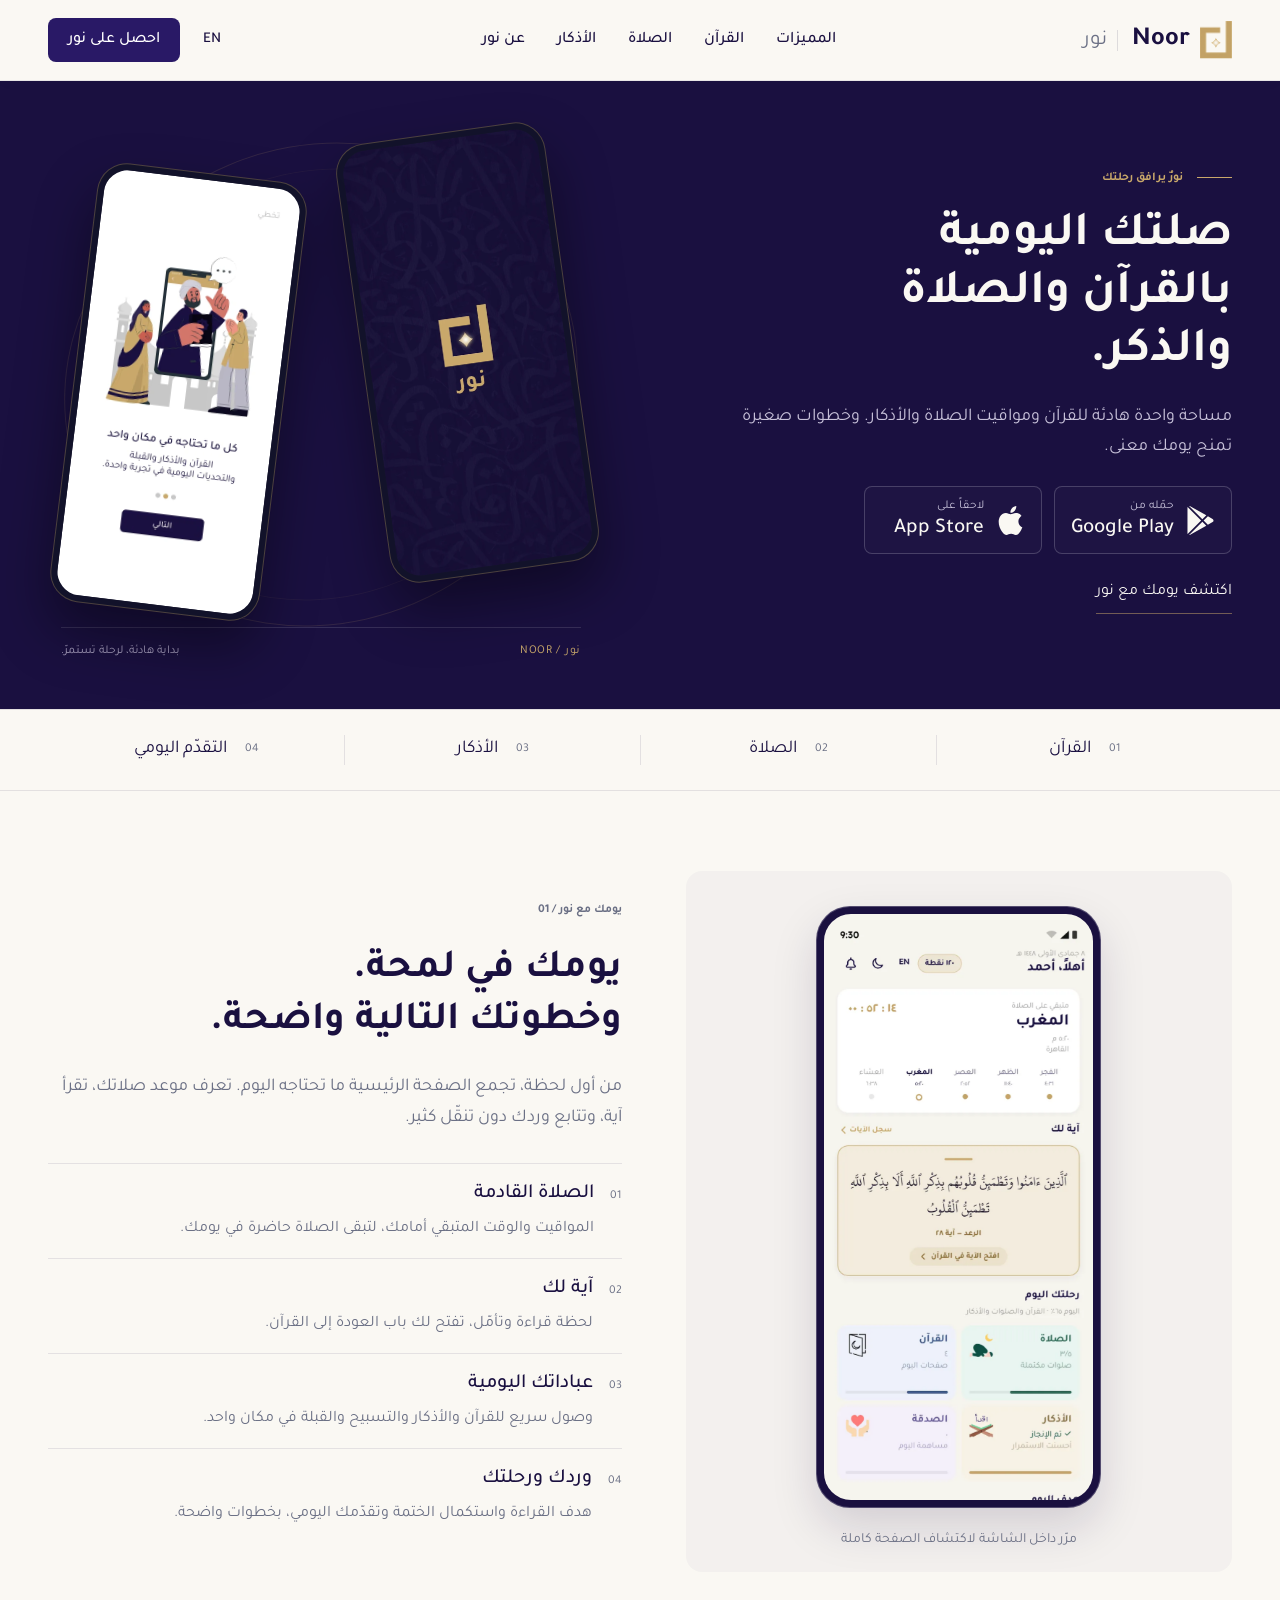
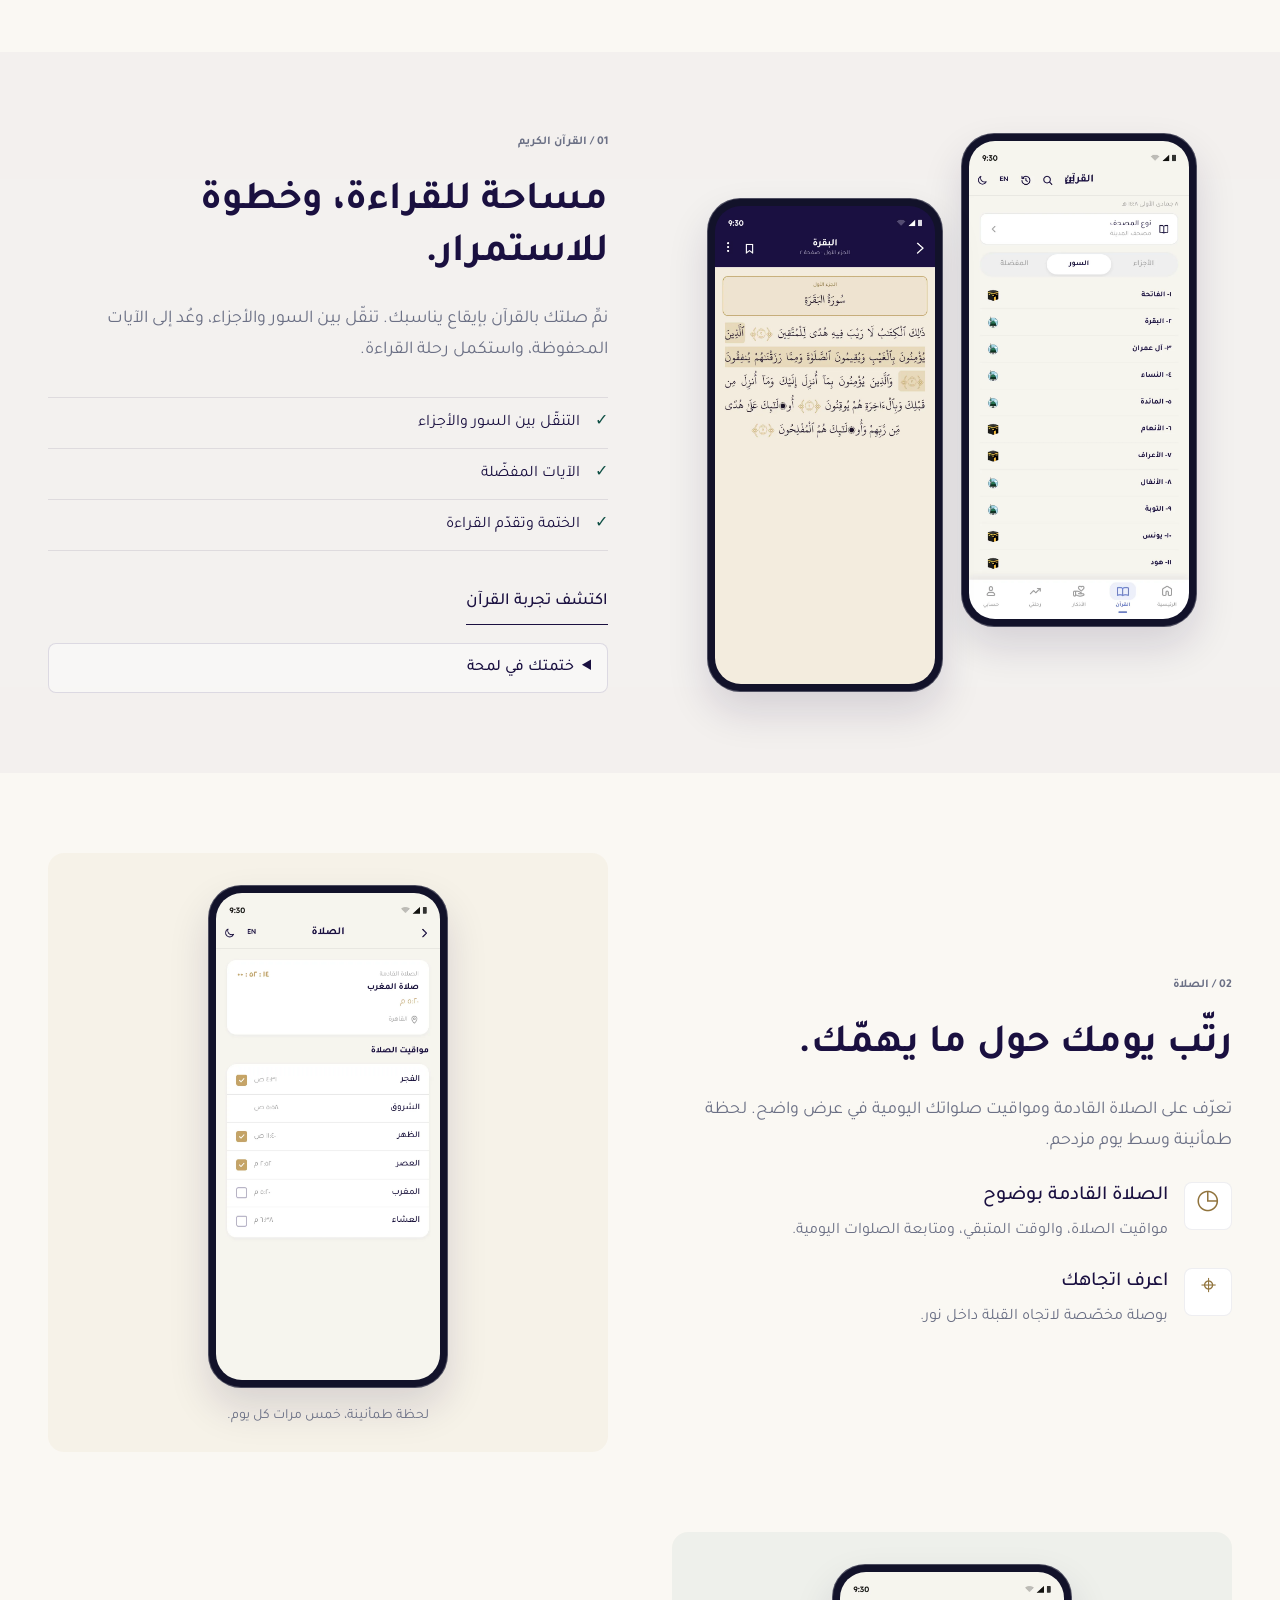
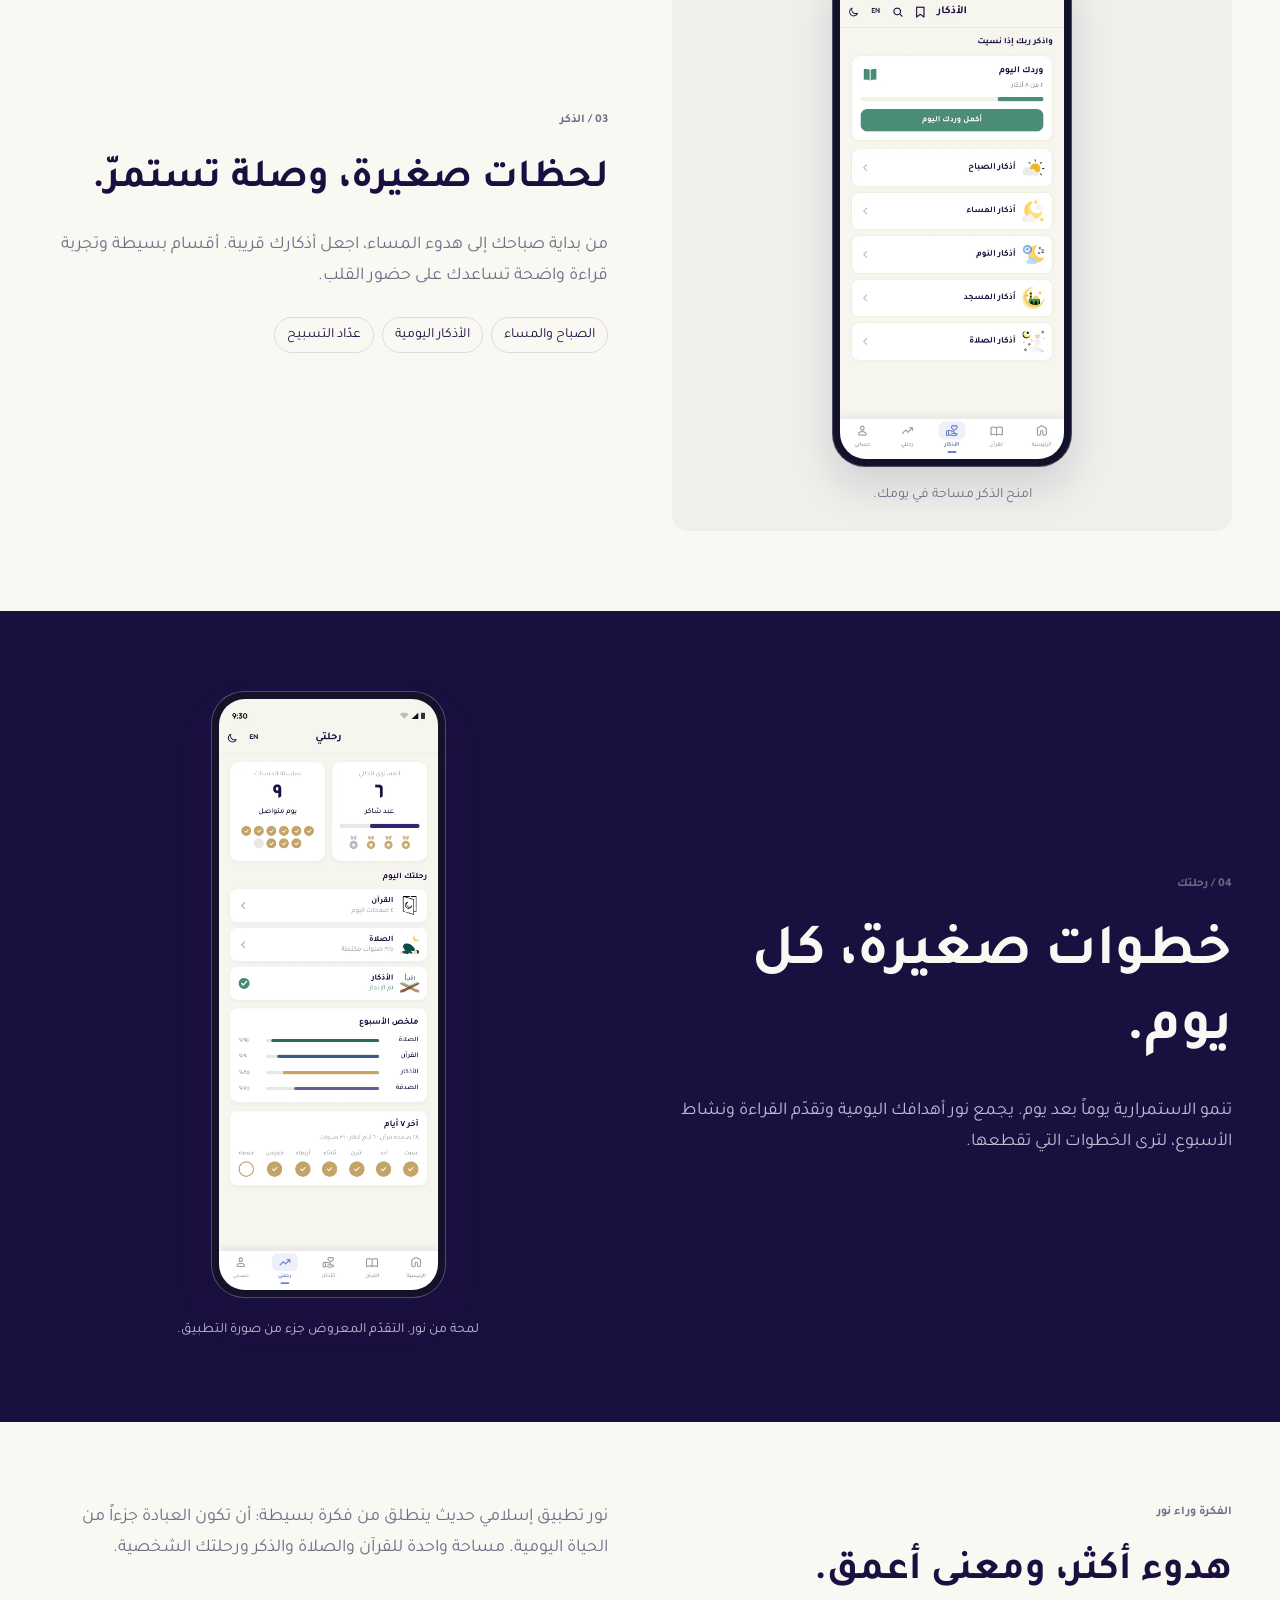
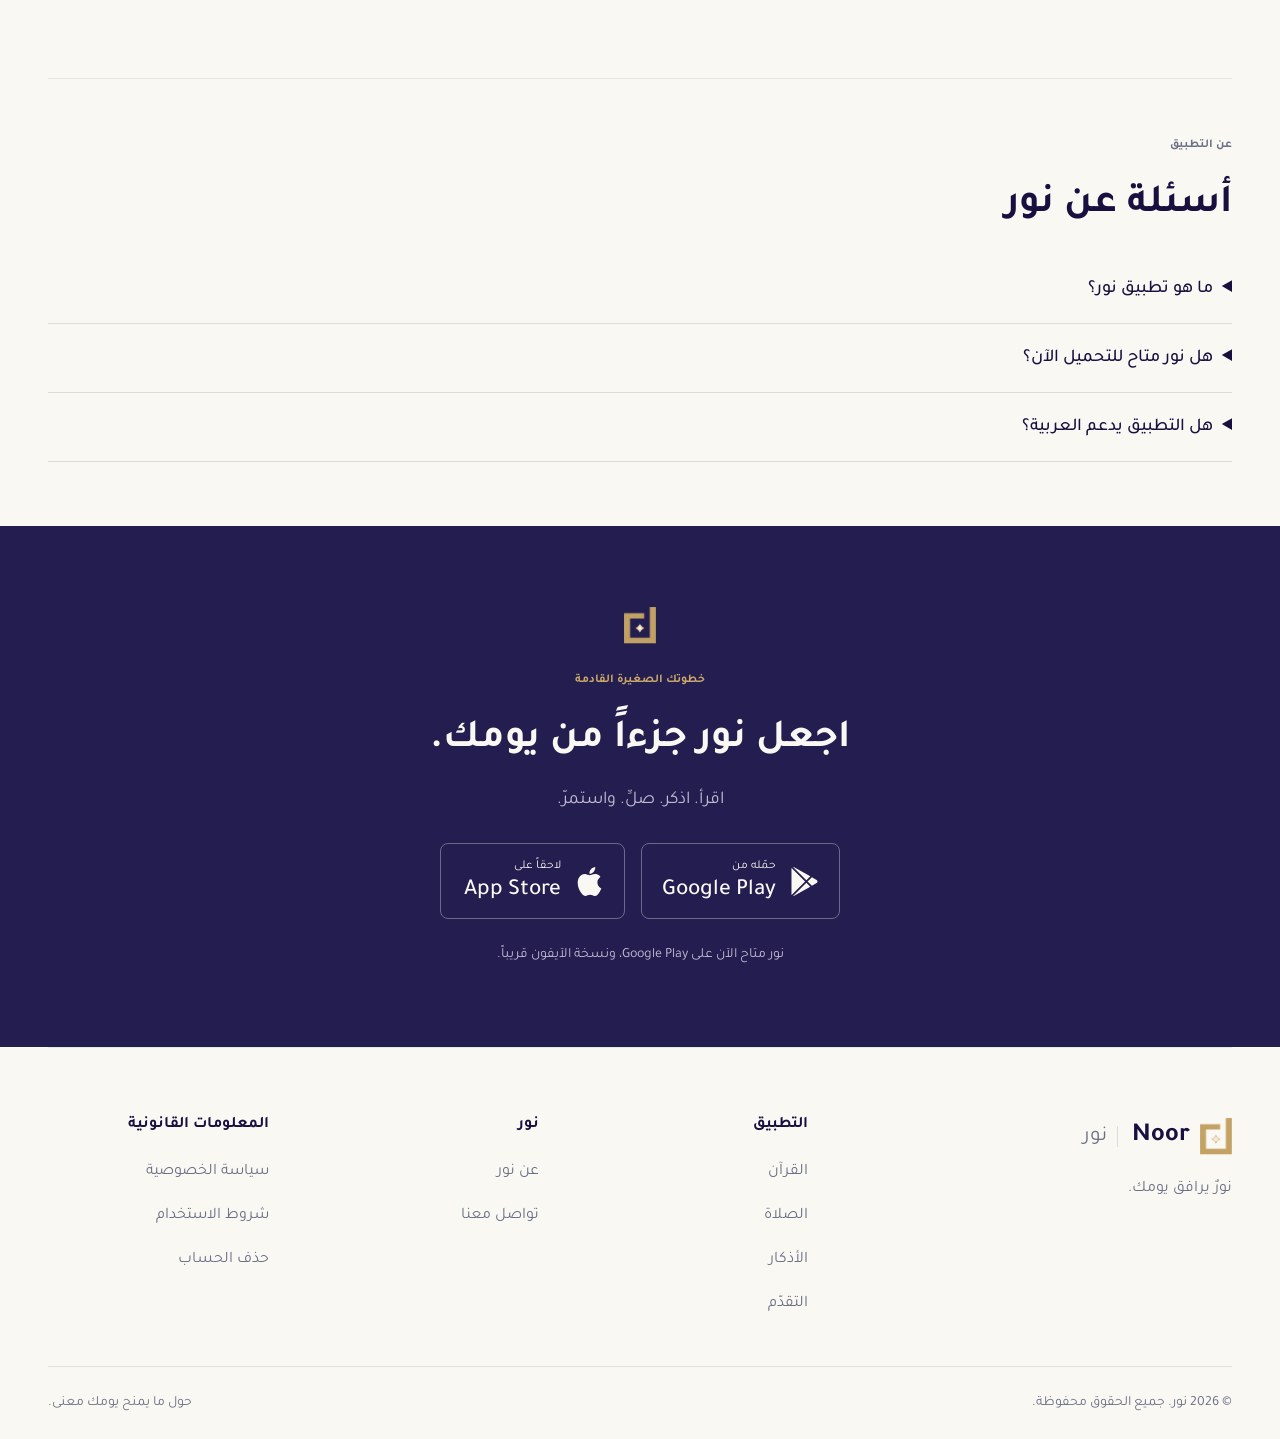
==== commit a53d14d4: "finally" ====
--- a/index.html
+++ b/index.html
@@ -1,16 +1,16 @@
 <!doctype html>
-<html lang="ar" dir="rtl"><head><meta charset="utf-8"><meta name="viewport" content="width=device-width, initial-scale=1"><title>نور — تطبيق القرآن ومواقيت الصلاة والأذكار</title><meta name="description" content="اكتشف نور: تطبيق إسلامي لقراءة القرآن ومتابعة الختمة ومواقيت الصلاة والأذكار والتسبيح والقبلة. تعرّف على تجربته بالعربية واستعد للإطلاق."><meta property="og:title" content="نور — تطبيق القرآن ومواقيت الصلاة والأذكار"><meta property="og:description" content="اكتشف نور: تطبيق إسلامي لقراءة القرآن ومتابعة الختمة ومواقيت الصلاة والأذكار والتسبيح والقبلة. تعرّف على تجربته بالعربية واستعد للإطلاق."><meta property="og:type" content="website"><meta property="og:image" content="https://noor-daily-companion.kimberlysmithv894339.chatgpt.site/assets/noor-share-original.jpg"><meta property="og:image:width" content="1200"><meta property="og:image:height" content="630"><meta property="og:image:type" content="image/jpeg"><meta property="og:image:alt" content="نور — رفيقك اليومي في رحلتك الإيمانية"><meta name="twitter:image" content="https://noor-daily-companion.kimberlysmithv894339.chatgpt.site/assets/noor-share-original.jpg"><meta name="twitter:card" content="summary_large_image"><meta name="twitter:title" content="نور — تطبيق القرآن ومواقيت الصلاة والأذكار"><meta name="twitter:description" content="اكتشف نور: تطبيق إسلامي لقراءة القرآن ومتابعة الختمة ومواقيت الصلاة والأذكار والتسبيح والقبلة. تعرّف على تجربته بالعربية واستعد للإطلاق."><link rel="canonical" href="https://noor-daily-companion.kimberlysmithv894339.chatgpt.site/"><link rel="icon" href="assets/logo-transparent.png"><link rel="stylesheet" href="style.css"><script src="config.js" defer></script><script src="app.js" defer></script><meta name="robots" content="index,follow,max-image-preview:large"><meta property="og:url" content="https://noor-daily-companion.kimberlysmithv894339.chatgpt.site/"><meta property="og:locale" content="ar_AR"><meta property="og:locale:alternate" content="en_US"><meta property="og:site_name" content="Noor — نور"><link rel="alternate" hreflang="ar" href="https://noor-daily-companion.kimberlysmithv894339.chatgpt.site/"><link rel="alternate" hreflang="en" href="https://noor-daily-companion.kimberlysmithv894339.chatgpt.site/en/"><link rel="alternate" hreflang="x-default" href="https://noor-daily-companion.kimberlysmithv894339.chatgpt.site/"><script type="application/ld+json">{"@context": "https://schema.org", "@graph": [{"@type": "Organization", "@id": "https://noor-daily-companion.kimberlysmithv894339.chatgpt.site/#organization", "name": "Noor — نور", "url": "https://noor-daily-companion.kimberlysmithv894339.chatgpt.site/", "logo": {"@type": "ImageObject", "url": "https://noor-daily-companion.kimberlysmithv894339.chatgpt.site/assets/logo-transparent.png"}}, {"@type": "WebSite", "@id": "https://noor-daily-companion.kimberlysmithv894339.chatgpt.site/#website", "url": "https://noor-daily-companion.kimberlysmithv894339.chatgpt.site/", "name": "Noor — نور", "inLanguage": ["ar", "en"], "publisher": {"@id": "https://noor-daily-companion.kimberlysmithv894339.chatgpt.site/#organization"}}, {"@type": "WebPage", "@id": "https://noor-daily-companion.kimberlysmithv894339.chatgpt.site/#webpage", "url": "https://noor-daily-companion.kimberlysmithv894339.chatgpt.site/", "name": "نور — تطبيق القرآن ومواقيت الصلاة والأذكار", "description": "اكتشف نور: تطبيق إسلامي لقراءة القرآن ومتابعة الختمة ومواقيت الصلاة والأذكار والتسبيح والقبلة. تعرّف على تجربته بالعربية واستعد للإطلاق.", "inLanguage": "ar", "isPartOf": {"@id": "https://noor-daily-companion.kimberlysmithv894339.chatgpt.site/#website"}, "about": {"@id": "https://noor-daily-companion.kimberlysmithv894339.chatgpt.site/#app"}}, {"@type": "SoftwareApplication", "@id": "https://noor-daily-companion.kimberlysmithv894339.chatgpt.site/#app", "name": "Noor — نور", "applicationCategory": "LifestyleApplication", "description": "نور تطبيق إسلامي يجمع قراءة القرآن ومواقيت الصلاة والأذكار والتسبيح والقبلة ومتابعة ورد القراءة في تجربة واحدة.", "url": "https://noor-daily-companion.kimberlysmithv894339.chatgpt.site/", "publisher": {"@id": "https://noor-daily-companion.kimberlysmithv894339.chatgpt.site/#organization"}}]}</script></head>
+<html lang="ar" dir="rtl"><head><meta charset="utf-8"><meta name="viewport" content="width=device-width, initial-scale=1"><title>نور — تطبيق القرآن ومواقيت الصلاة والأذكار</title><meta name="description" content="نور: تطبيق مواقيت الصلاة والأذان، القرآن الكريم بالتفسير، اتجاه القبلة، وأذكار الصباح والمساء والمسبحة. حمّله الآن من Google Play."><meta property="og:title" content="نور — تطبيق القرآن ومواقيت الصلاة والأذكار"><meta property="og:description" content="نور: تطبيق مواقيت الصلاة والأذان، القرآن الكريم بالتفسير، اتجاه القبلة، وأذكار الصباح والمساء والمسبحة. حمّله الآن من Google Play."><meta property="og:type" content="website"><meta property="og:image" content="https://noor-daily-roan.vercel.app/assets/noor-share-original.jpg"><meta property="og:image:width" content="1200"><meta property="og:image:height" content="630"><meta property="og:image:type" content="image/jpeg"><meta property="og:image:alt" content="نور — رفيقك اليومي في رحلتك الإيمانية"><meta name="twitter:image" content="https://noor-daily-roan.vercel.app/assets/noor-share-original.jpg"><meta name="twitter:card" content="summary_large_image"><meta name="twitter:title" content="نور — تطبيق القرآن ومواقيت الصلاة والأذكار"><meta name="twitter:description" content="نور: تطبيق مواقيت الصلاة والأذان، القرآن الكريم بالتفسير، اتجاه القبلة، وأذكار الصباح والمساء والمسبحة. حمّله الآن من Google Play."><link rel="canonical" href="https://noor-daily-roan.vercel.app/"><link rel="icon" href="assets/logo-transparent.png"><link rel="stylesheet" href="style.css"><script src="config.js" defer></script><script src="app.js" defer></script><meta name="robots" content="index,follow,max-image-preview:large"><meta property="og:url" content="https://noor-daily-roan.vercel.app/"><meta property="og:locale" content="ar_AR"><meta property="og:locale:alternate" content="en_US"><meta property="og:site_name" content="Noor — نور"><link rel="alternate" hreflang="ar" href="https://noor-daily-roan.vercel.app/"><link rel="alternate" hreflang="en" href="https://noor-daily-roan.vercel.app/en/"><link rel="alternate" hreflang="x-default" href="https://noor-daily-roan.vercel.app/"><script type="application/ld+json">{"@context": "https://schema.org", "@graph": [{"@type": "Organization", "@id": "https://noor-daily-roan.vercel.app/#organization", "name": "Noor — نور", "url": "https://noor-daily-roan.vercel.app/", "logo": {"@type": "ImageObject", "url": "https://noor-daily-roan.vercel.app/assets/logo-transparent.png"}}, {"@type": "WebSite", "@id": "https://noor-daily-roan.vercel.app/#website", "url": "https://noor-daily-roan.vercel.app/", "name": "Noor — نور", "inLanguage": ["ar", "en"], "publisher": {"@id": "https://noor-daily-roan.vercel.app/#organization"}}, {"@type": "WebPage", "@id": "https://noor-daily-roan.vercel.app/#webpage", "url": "https://noor-daily-roan.vercel.app/", "name": "نور — تطبيق القرآن ومواقيت الصلاة والأذكار", "description": "نور: تطبيق مواقيت الصلاة والأذان، القرآن الكريم بالتفسير، اتجاه القبلة، وأذكار الصباح والمساء والمسبحة. حمّله الآن من Google Play.", "inLanguage": "ar", "isPartOf": {"@id": "https://noor-daily-roan.vercel.app/#website"}, "about": {"@id": "https://noor-daily-roan.vercel.app/#app"}}, {"@type": "SoftwareApplication", "@id": "https://noor-daily-roan.vercel.app/#app", "name": "Noor — نور", "applicationCategory": "LifestyleApplication", "operatingSystem": "Android", "installUrl": "https://play.google.com/store/apps/details?id=com.noor.mobile", "downloadUrl": "https://play.google.com/store/apps/details?id=com.noor.mobile", "sameAs": ["https://play.google.com/store/apps/details?id=com.noor.mobile"], "description": "نور تطبيق إسلامي يجمع قراءة القرآن ومواقيت الصلاة والأذكار والتسبيح والقبلة ومتابعة ورد القراءة في تجربة واحدة.", "url": "https://noor-daily-roan.vercel.app/", "publisher": {"@id": "https://noor-daily-roan.vercel.app/#organization"}}]}</script></head>
 <body><a class="skip" href="#main" data-en="Skip to content" data-ar="انتقل إلى المحتوى">انتقل إلى المحتوى</a>
-<header><div class="wrap head"><a class="brand" href="#" aria-label="نور — الرئيسية"><img src="[data-uri]" width="32" height="39" alt=""><span>Noor <span class="arabic-name">نور</span></span></a><nav id="navigation" aria-label="التنقّل الرئيسي"><a href="#home-experience" data-en="Features" data-ar="المميزات">المميزات</a><a href="#quran" data-en="Quran" data-ar="القرآن">القرآن</a><a href="#prayer" data-en="Prayer" data-ar="الصلاة">الصلاة</a><a href="#adhkar" data-en="Adhkar" data-ar="الأذكار">الأذكار</a><a href="#about" data-en="About" data-ar="عن نور">عن نور</a></nav><div class="head-actions"><a class="lang" id="language" href="/en/" lang="en" hreflang="en" aria-label="View in English">EN</a><a class="button small" href="#download" data-en="Get Noor" data-ar="احصل على نور">احصل على نور</a><button class="menu" id="menu" aria-expanded="false" aria-controls="navigation" aria-label="فتح قائمة التنقّل">☰</button></div></div></header>
-<main id="main"><div class="hero-shell"><section class="hero wrap"><div class="hero-copy"><div class="eyebrow"><span class="line"></span><span class="" data-ar="نورٌ يرافق رحلتك" data-en="A LITTLE LIGHT. EVERY DAY.">نورٌ يرافق رحلتك</span></div><h1 class="" data-ar="صلتك اليومية بالقرآن والصلاة والذكر." data-en="Your daily connection with the Quran, prayer & remembrance.">صلتك اليومية<br>بالقرآن والصلاة<br>والذكر.</h1><p class="" data-ar="مساحة واحدة هادئة للقرآن ومواقيت الصلاة والأذكار. وخطوات صغيرة تمنح يومك معنى." data-en="One calm space for the Quran, prayer times, and remembrance. Small steps that bring meaning to your day.">مساحة واحدة هادئة للقرآن ومواقيت الصلاة والأذكار. وخطوات صغيرة تمنح يومك معنى.</p><div class="store-buttons hero-stores"><a href="#launch-info" data-config="GOOGLE_PLAY_URL"><svg aria-hidden="true" focusable="false" fill="currentColor" role="img" viewBox="0 0 24 24" xmlns="http://www.w3.org/2000/svg"><path d="M22.018 13.298l-3.919 2.218-3.515-3.493 3.543-3.521 3.891 2.202a1.49 1.49 0 0 1 0 2.594zM1.337.924a1.486 1.486 0 0 0-.112.568v21.017c0 .217.045.419.124.6l11.155-11.087L1.337.924zm12.207 10.065l3.258-3.238L3.45.195a1.466 1.466 0 0 0-.946-.179l11.04 10.973zm0 2.067l-11 10.933c.298.036.612-.016.906-.183l13.324-7.54-3.23-3.21z"/></svg><span><small class="" data-ar="قريباً على" data-en="COMING SOON ON">قريباً على</small><b dir="ltr">Google Play</b></span></a><a href="#launch-info" data-config="APP_STORE_URL"><svg aria-hidden="true" focusable="false" fill="currentColor" role="img" viewBox="0 0 24 24" xmlns="http://www.w3.org/2000/svg"><path d="M12.152 6.896c-.948 0-2.415-1.078-3.96-1.04-2.04.027-3.91 1.183-4.961 3.014-2.117 3.675-.546 9.103 1.519 12.09 1.013 1.454 2.208 3.09 3.792 3.039 1.52-.065 2.09-.987 3.935-.987 1.831 0 2.35.987 3.96.948 1.637-.026 2.676-1.48 3.676-2.948 1.156-1.688 1.636-3.325 1.662-3.415-.039-.013-3.182-1.221-3.22-4.857-.026-3.04 2.48-4.494 2.597-4.559-1.429-2.09-3.623-2.324-4.39-2.376-2-.156-3.675 1.09-4.61 1.09zM15.53 3.83c.843-1.012 1.4-2.427 1.245-3.83-1.207.052-2.662.805-3.532 1.818-.78.896-1.454 2.338-1.273 3.714 1.338.104 2.715-.688 3.559-1.701"/></svg><span><small class="" data-ar="لاحقاً على" data-en="PLANNED FOR">لاحقاً على</small><b dir="ltr">App Store</b></span></a></div><a class="hero-explore" href="#home-experience" data-ar="اكتشف يومك مع نور" data-en="Explore your day with Noor">اكتشف يومك مع نور</a><div class="hero-note" data-ar="التطبيق قيد التجهيز للإطلاق" data-en="Preparing for launch">التطبيق قيد التجهيز للإطلاق</div></div><div class="hero-art hero-new"><div class="hero-orbit" aria-hidden="true"></div><div class="phone splash-phone"><img src="[data-uri]" width="941" height="2048" alt="شاشة افتتاح نور / Noor splash screen"></div><div class="phone onboarding-phone"><img src="[data-uri]" width="402" height="874" alt="شاشة التعريف بتطبيق نور / Noor onboarding screen"></div><div class="hero-art-footer"><span>نور / NOOR</span><span class="" data-ar="بداية هادئة، لرحلة تستمرّ." data-en="A quiet beginning. A lasting journey.">بداية هادئة، لرحلة تستمرّ.</span></div></div></section></div>
+<header><div class="wrap head"><a class="brand" href="#" aria-label="نور — الرئيسية"><img src="[data-uri]" width="32" height="39" alt=""><span>Noor <span class="arabic-name">نور</span></span></a><nav id="navigation" aria-label="التنقّل الرئيسي"><a href="#home-experience" data-en="Features" data-ar="المميزات">المميزات</a><a href="#quran" data-en="Quran" data-ar="القرآن">القرآن</a><a href="#prayer" data-en="Prayer" data-ar="الصلاة">الصلاة</a><a href="#adhkar" data-en="Adhkar" data-ar="الأذكار">الأذكار</a><a href="#about" data-en="About" data-ar="عن نور">عن نور</a></nav><div class="head-actions"><a class="lang" id="language" href="/en/" lang="en" hreflang="en" aria-label="View in English">EN</a><a class="button small" href="https://play.google.com/store/apps/details?id=com.noor.mobile" target="_blank" rel="noopener" data-en="Get Noor" data-ar="احصل على نور">احصل على نور</a><button class="menu" id="menu" aria-expanded="false" aria-controls="navigation" aria-label="فتح قائمة التنقّل">☰</button></div></div></header>
+<main id="main"><div class="hero-shell"><section class="hero wrap"><div class="hero-copy"><div class="eyebrow"><span class="line"></span><span class="" data-ar="نورٌ يرافق رحلتك" data-en="A LITTLE LIGHT. EVERY DAY.">نورٌ يرافق رحلتك</span></div><h1 class="" data-ar="صلتك اليومية بالقرآن والصلاة والذكر." data-en="Your daily connection with the Quran, prayer & remembrance.">صلتك اليومية<br>بالقرآن والصلاة<br>والذكر.</h1><p class="" data-ar="مساحة واحدة هادئة للقرآن ومواقيت الصلاة والأذكار. وخطوات صغيرة تمنح يومك معنى." data-en="One calm space for the Quran, prayer times, and remembrance. Small steps that bring meaning to your day.">مساحة واحدة هادئة للقرآن ومواقيت الصلاة والأذكار. وخطوات صغيرة تمنح يومك معنى.</p><div class="store-buttons hero-stores"><a href="https://play.google.com/store/apps/details?id=com.noor.mobile" target="_blank" rel="noopener"><svg aria-hidden="true" focusable="false" fill="currentColor" role="img" viewBox="0 0 24 24" xmlns="http://www.w3.org/2000/svg"><path d="M22.018 13.298l-3.919 2.218-3.515-3.493 3.543-3.521 3.891 2.202a1.49 1.49 0 0 1 0 2.594zM1.337.924a1.486 1.486 0 0 0-.112.568v21.017c0 .217.045.419.124.6l11.155-11.087L1.337.924zm12.207 10.065l3.258-3.238L3.45.195a1.466 1.466 0 0 0-.946-.179l11.04 10.973zm0 2.067l-11 10.933c.298.036.612-.016.906-.183l13.324-7.54-3.23-3.21z"/></svg><span><small class="" data-ar="حمّله من" data-en="GET IT ON">حمّله من</small><b dir="ltr">Google Play</b></span></a><a href="#launch-info" data-config="APP_STORE_URL"><svg aria-hidden="true" focusable="false" fill="currentColor" role="img" viewBox="0 0 24 24" xmlns="http://www.w3.org/2000/svg"><path d="M12.152 6.896c-.948 0-2.415-1.078-3.96-1.04-2.04.027-3.91 1.183-4.961 3.014-2.117 3.675-.546 9.103 1.519 12.09 1.013 1.454 2.208 3.09 3.792 3.039 1.52-.065 2.09-.987 3.935-.987 1.831 0 2.35.987 3.96.948 1.637-.026 2.676-1.48 3.676-2.948 1.156-1.688 1.636-3.325 1.662-3.415-.039-.013-3.182-1.221-3.22-4.857-.026-3.04 2.48-4.494 2.597-4.559-1.429-2.09-3.623-2.324-4.39-2.376-2-.156-3.675 1.09-4.61 1.09zM15.53 3.83c.843-1.012 1.4-2.427 1.245-3.83-1.207.052-2.662.805-3.532 1.818-.78.896-1.454 2.338-1.273 3.714 1.338.104 2.715-.688 3.559-1.701"/></svg><span><small class="" data-ar="لاحقاً على" data-en="PLANNED FOR">لاحقاً على</small><b dir="ltr">App Store</b></span></a></div><a class="hero-explore" href="#home-experience" data-ar="اكتشف يومك مع نور" data-en="Explore your day with Noor">اكتشف يومك مع نور</a><div class="hero-note" data-ar="متاح الآن على Google Play" data-en="Available now on Google Play">متاح الآن على Google Play</div></div><div class="hero-art hero-new"><div class="hero-orbit" aria-hidden="true"></div><div class="phone splash-phone"><img src="[data-uri]" width="941" height="2048" alt="شاشة افتتاح نور / Noor splash screen"></div><div class="phone onboarding-phone"><img src="[data-uri]" width="402" height="874" alt="شاشة التعريف بتطبيق نور / Noor onboarding screen"></div><div class="hero-art-footer"><span>نور / NOOR</span><span class="" data-ar="بداية هادئة، لرحلة تستمرّ." data-en="A quiet beginning. A lasting journey.">بداية هادئة، لرحلة تستمرّ.</span></div></div></section></div>
 <div class="value-strip"><div class="wrap"><span><b>01</b><span data-en="Quran" data-ar="القرآن">القرآن</span></span><span><b>02</b><span data-en="Prayer" data-ar="الصلاة">الصلاة</span></span><span><b>03</b><span data-en="Adhkar" data-ar="الأذكار">الأذكار</span></span><span><b>04</b><span data-en="Daily progress" data-ar="التقدّم اليومي">التقدّم اليومي</span></span></div></div>
-<section id="home-experience" class="home-experience wrap reveal"><div class="home-visual"><div class="home-phone phone"><div class="home-scroll" tabindex="0" aria-label="تصفّح صورة الصفحة الرئيسية للتطبيق / Scroll the app home screenshot"><img src="[data-uri]" width="372" height="2048" alt="الصفحة الرئيسية لنور: الصلاة وآية اليوم والأذكار وتقدّم الختمة / Noor home screen"></div></div><p class="home-hint" data-ar="مرّر داخل الشاشة لاكتشاف الصفحة كاملة" data-en="Scroll inside the screen to explore the full page">مرّر داخل الشاشة لاكتشاف الصفحة كاملة</p></div><div class="home-copy"><div class="eyebrow"><span class="" data-ar="يومك مع نور / 01" data-en="YOUR DAY WITH NOOR / 01">يومك مع نور / 01</span></div><h2 class="" data-ar="يومك في لمحة. وخطوتك التالية واضحة." data-en="Your day, at a glance. Your next step, in focus.">يومك في لمحة.<br>وخطوتك التالية واضحة.</h2><p class="" data-ar="من أول لحظة، تجمع الصفحة الرئيسية ما تحتاجه اليوم. تعرف موعد صلاتك، تقرأ آية، وتتابع وردك دون تنقّل كثير." data-en="From the first moment, your home screen brings today’s essentials together. See your next prayer, read an ayah, and continue your daily reading.">من أول لحظة، تجمع الصفحة الرئيسية ما تحتاجه اليوم. تعرف موعد صلاتك، تقرأ آية، وتتابع وردك دون تنقّل كثير.</p><div class="home-points"><article><span>01</span><div><h3 class="" data-ar="الصلاة القادمة" data-en="The next prayer">الصلاة القادمة</h3><p class="" data-ar="المواقيت والوقت المتبقي أمامك، لتبقى الصلاة حاضرة في يومك." data-en="Prayer times and the time remaining, clearly in view.">المواقيت والوقت المتبقي أمامك، لتبقى الصلاة حاضرة في يومك.</p></div></article><article><span>02</span><div><h3 class="" data-ar="آية اليوم" data-en="Ayah of the day">آية اليوم</h3><p class="" data-ar="لحظة قراءة وتأمّل، تفتح لك باب العودة إلى القرآن." data-en="A moment to read and reflect, and a way back to the Quran.">لحظة قراءة وتأمّل، تفتح لك باب العودة إلى القرآن.</p></div></article><article><span>03</span><div><h3 class="" data-ar="عباداتك اليومية" data-en="Everyday worship">عباداتك اليومية</h3><p class="" data-ar="وصول سريع للقرآن والأذكار والتسبيح والقبلة في مكان واحد." data-en="Quick access to the Quran, adhkar, tasbih, and Qibla.">وصول سريع للقرآن والأذكار والتسبيح والقبلة في مكان واحد.</p></div></article><article><span>04</span><div><h3 class="" data-ar="وردك ورحلتك" data-en="Your reading & journey">وردك ورحلتك</h3><p class="" data-ar="هدف القراءة واستكمال الختمة وتقدّمك اليومي، بخطوات واضحة." data-en="Your reading goal, khatmah, and daily progress, together.">هدف القراءة واستكمال الختمة وتقدّمك اليومي، بخطوات واضحة.</p></div></article></div></div></section>
+<section id="home-experience" class="home-experience wrap reveal"><div class="home-visual"><div class="home-phone phone"><div class="home-scroll" tabindex="0" aria-label="تصفّح صورة الصفحة الرئيسية للتطبيق / Scroll the app home screenshot"><img src="[data-uri]